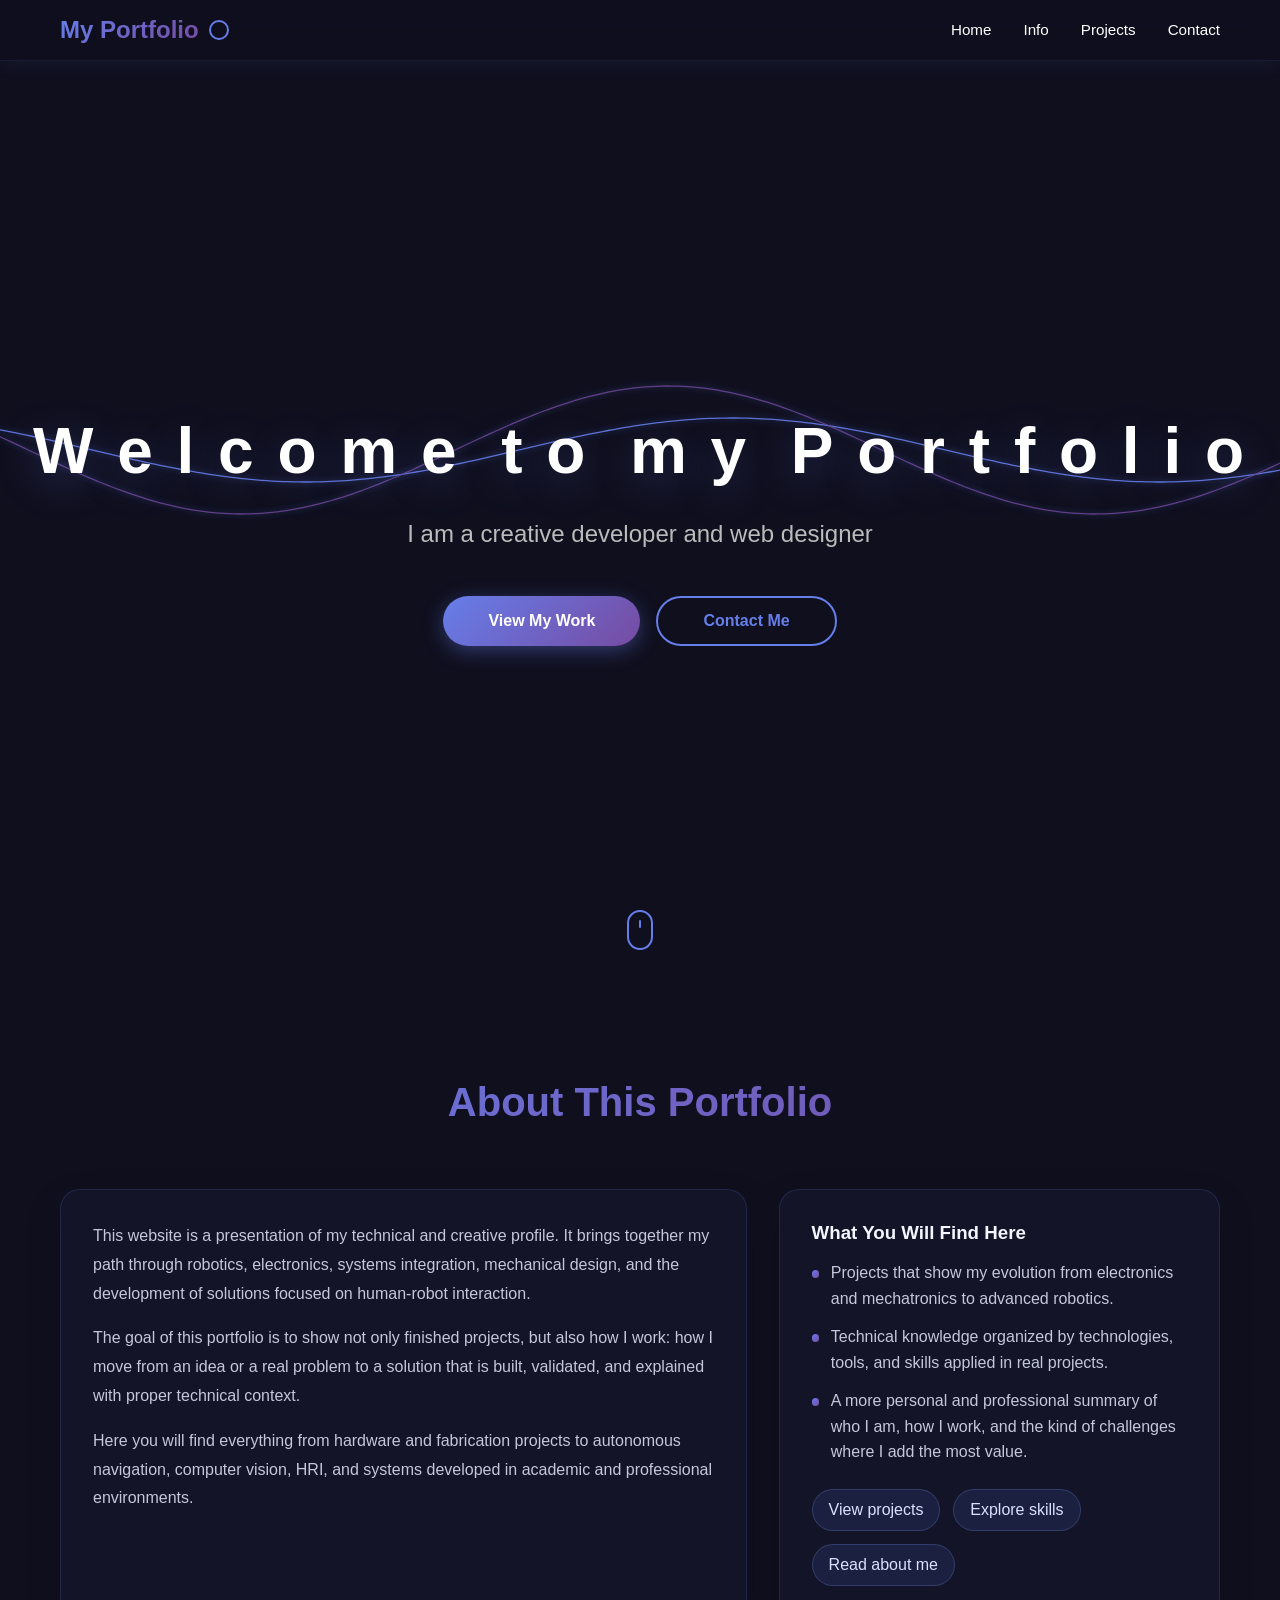
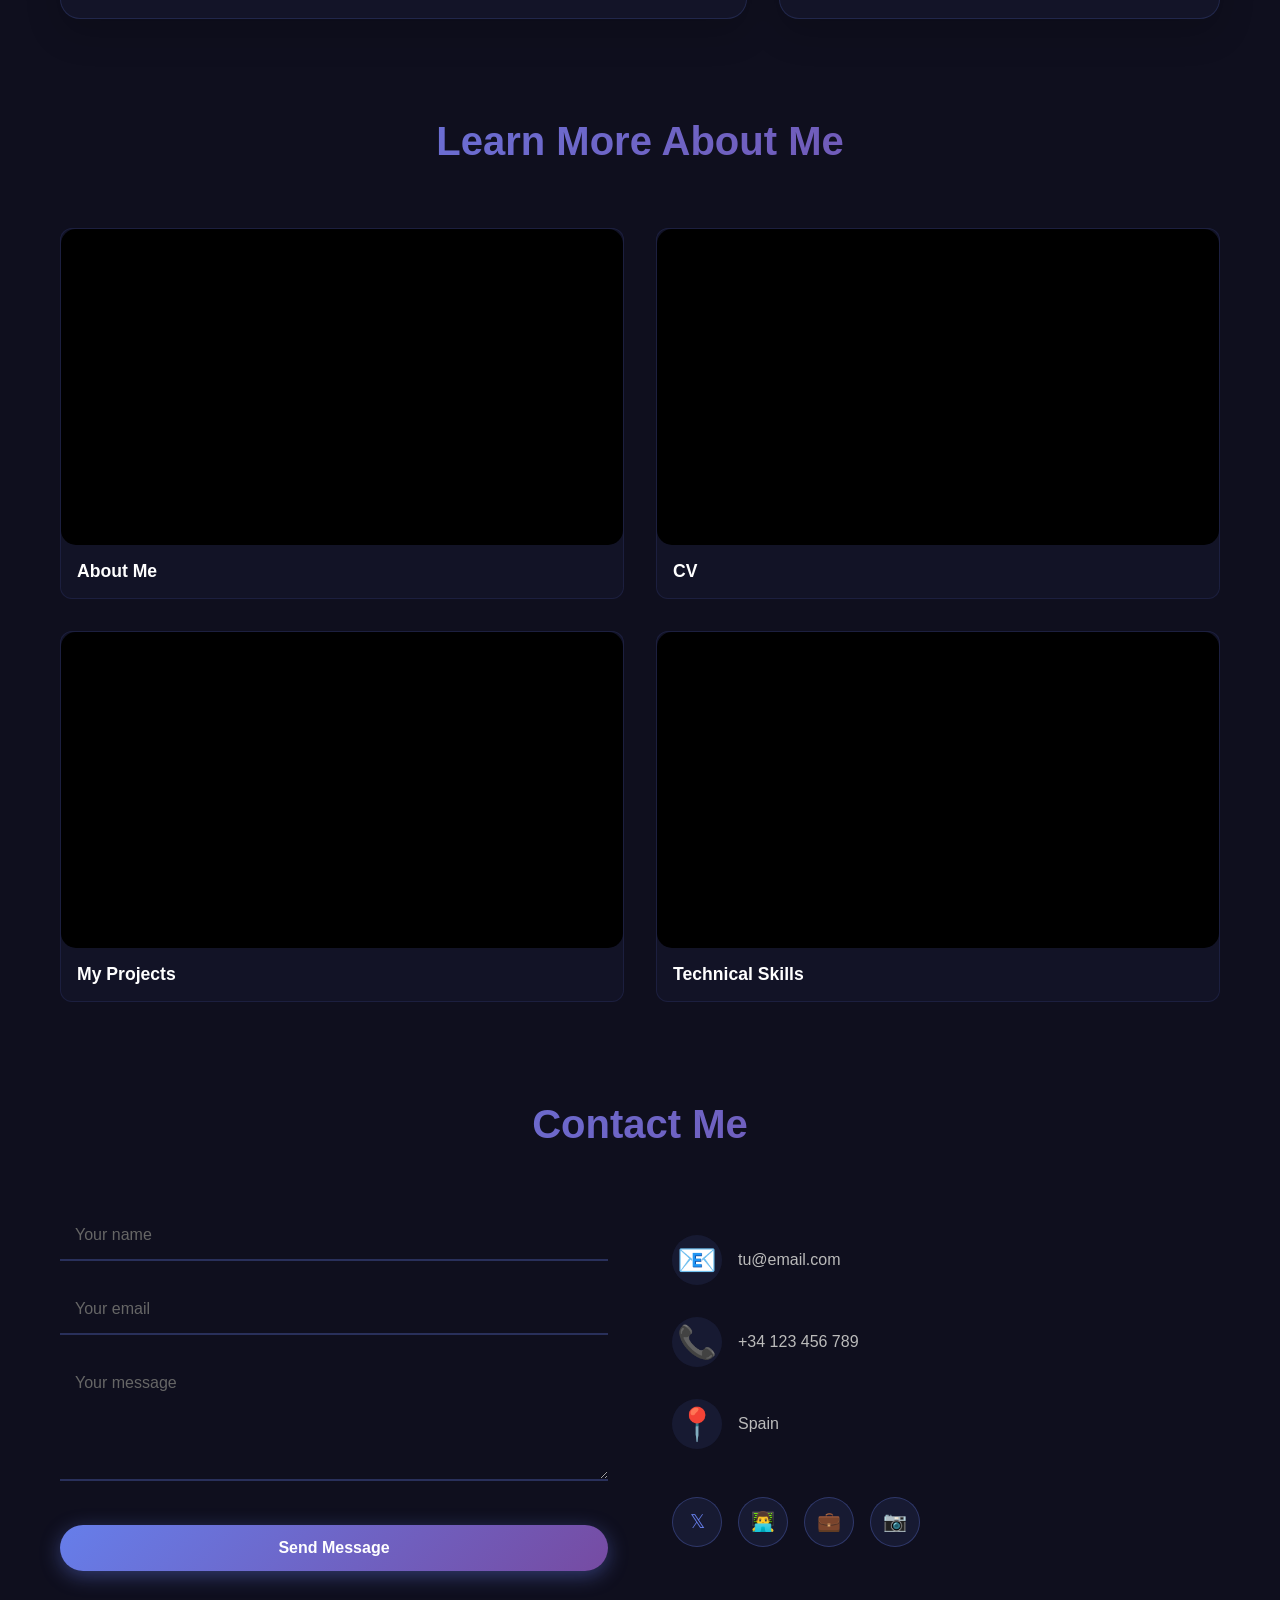
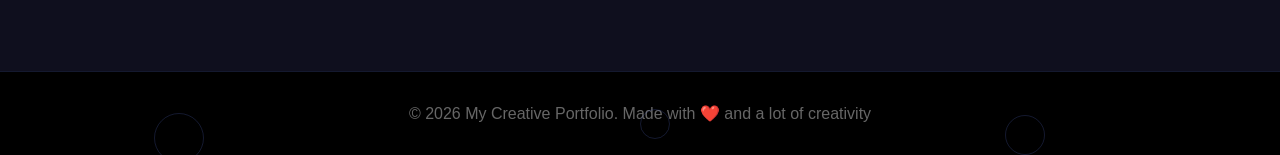
==== index.html @ 9f920ae0 "Primer commit Portfolio" ====
<!DOCTYPE html>
<html lang="en">
<head>
    <meta charset="UTF-8">
    <meta name="viewport" content="width=device-width, initial-scale=1.0">
    <title>My Creative Portfolio</title>
    <link rel="stylesheet" href="style.css">
</head>
<body>
    <!-- Animated wave background -->
    <div class="wave-background">
        <svg class="waves" viewBox="0 0 1200 1400" preserveAspectRatio="xMidYMid slice">
            <g class="wave-group">
                <!-- Primary wave (baseline amplitude) -->
                <path id="wave1" class="wave-line" d="M0,700 L1200,700" />
                <!-- Secondary wave (double amplitude) -->
                <path id="wave2" class="wave-line" style="stroke: #764ba2; opacity: 0.9;" d="M0,700 L1200,700" />
            </g>
        </svg>
    </div>

    <!-- Navigation -->
    <nav class="navbar">
        <div class="container">
            <div class="logo">
                <span class="logo-text">My Portfolio</span>
                <div class="logo-animation"></div>
            </div>
            <ul class="nav-links">
                <li><a href="#inicio">Home</a></li>
                <li><a href="#habilidades">Info</a></li>
                <li><a href="#mas-sobre-mi">Projects</a></li>
                <li><a href="#contacto">Contact</a></li>
            </ul>
        </div>
    </nav>

    <!-- Hero Section -->
    <section id="inicio" class="hero">
        <div class="hero-shapes">
            <div class="shape shape-1"></div>
            <div class="shape shape-2"></div>
            <div class="shape shape-3"></div>
        </div>
        
        <div class="hero-content">
            <div class="title-wrapper">
                <h1 class="hero-title">
                    <span class="letter">W</span>
                    <span class="letter">e</span>
                    <span class="letter">l</span>
                    <span class="letter">c</span>
                    <span class="letter">o</span>
                    <span class="letter">m</span>
                    <span class="letter">e</span>
                    <span class="letter"> </span>
                    <span class="letter">t</span>
                    <span class="letter">o</span>
                    <span class="letter"> </span>
                    <span class="letter">m</span>
                    <span class="letter">y</span>
                    <span class="letter"> </span>
                    <span class="letter">P</span>
                    <span class="letter">o</span>
                    <span class="letter">r</span>
                    <span class="letter">t</span>
                    <span class="letter">f</span>
                    <span class="letter">o</span>
                    <span class="letter">l</span>
                    <span class="letter">i</span>
                    <span class="letter">o</span>
                </h1>
            </div>
            <p class="hero-subtitle">I am a creative developer and web designer</p>
            <div class="cta-buttons">
                <button class="btn-primary" onclick="scroll('#mas-sobre-mi')">View My Work</button>
                <button class="btn-secondary" onclick="scroll('#contacto')">Contact Me</button>
            </div>
        </div>

        <div class="scroll-indicator">
            <div class="mouse"></div>
        </div>
    </section>

    <!-- Portfolio Intro Section -->
    <section id="habilidades" class="skills">
        <div class="container">
            <h2 class="section-title">About This Portfolio</h2>
            <div class="portfolio-intro">
                <div class="portfolio-copy">
                    <p>This website is a presentation of my technical and creative profile. It brings together my path through robotics, electronics, systems integration, mechanical design, and the development of solutions focused on human-robot interaction.</p>
                    <p>The goal of this portfolio is to show not only finished projects, but also how I work: how I move from an idea or a real problem to a solution that is built, validated, and explained with proper technical context.</p>
                    <p>Here you will find everything from hardware and fabrication projects to autonomous navigation, computer vision, HRI, and systems developed in academic and professional environments.</p>
                </div>
                <div class="portfolio-panel">
                    <h3>What You Will Find Here</h3>
                    <ul class="portfolio-list">
                        <li>Projects that show my evolution from electronics and mechatronics to advanced robotics.</li>
                        <li>Technical knowledge organized by technologies, tools, and skills applied in real projects.</li>
                        <li>A more personal and professional summary of who I am, how I work, and the kind of challenges where I add the most value.</li>
                    </ul>
                    <div class="portfolio-links">
                        <a href="mis-proyectos.html">View projects</a>
                        <a href="conocimientos-tecnicos.html">Explore skills</a>
                        <a href="sobre-mi.html">Read about me</a>
                    </div>
                </div>
            </div>
        </div>
    </section>

    <!-- More About Me Section -->
    <section id="mas-sobre-mi" class="more-about">
        <div class="container">
            <h2 class="section-title">Learn More About Me</h2>
            <div class="more-grid">
                <a class="more-card" href="sobre-mi.html">
                    <div class="video-container">
                        <video autoplay muted loop playsinline preload="metadata">
                            <source src="videos/sobre-mi.mp4" type="video/mp4">
                        </video>
                        <div class="video-overlay"><span class="play-icon">▶</span></div>
                    </div>
                    <h3>About Me</h3>
                </a>

                <a class="more-card" href="cv.html">
                    <div class="video-container">
                        <video autoplay muted loop playsinline preload="metadata">
                            <source src="videos/cv.mp4" type="video/mp4">
                        </video>
                        <div class="video-overlay"><span class="play-icon">▶</span></div>
                    </div>
                    <h3>CV</h3>
                </a>

                <a class="more-card" href="mis-proyectos.html">
                    <div class="video-container">
                        <video autoplay muted loop playsinline preload="metadata">
                            <source src="videos/mis-proyectos.mp4" type="video/mp4">
                        </video>
                        <div class="video-overlay"><span class="play-icon">▶</span></div>
                    </div>
                    <h3>My Projects</h3>
                </a>

                <a class="more-card" href="conocimientos-tecnicos.html">
                    <div class="video-container">
                        <video autoplay muted loop playsinline preload="metadata">
                            <source src="videos/conocimientos.mp4" type="video/mp4">
                        </video>
                        <div class="video-overlay"><span class="play-icon">▶</span></div>
                    </div>
                    <h3>Technical Skills</h3>
                </a>
            </div>
        </div>
    </section>

    <!-- Animated Statistics Section 
    <section class="stats">
        <div class="container">
            <div class="stat-item">
                <div class="stat-number" data-target="150">0</div>
                <p>Completed Projects</p>
            </div>
            <div class="stat-item">
                <div class="stat-number" data-target="200">0</div>
                <p>Satisfied Clients</p>
            </div>
            <div class="stat-item">
                <div class="stat-number" data-target="10">0</div>
                <p>Years of Experience</p>
            </div>
            <div class="stat-item">
                <div class="stat-number" data-target="99">0</div>
                <p>% Satisfaction</p>
            </div>
        </div>
    </section>
    -->
    <!-- Contact Section -->
    <section id="contacto" class="contact">
        <div class="container">
            <h2 class="section-title">Contact Me</h2>
            <div class="contact-content">
                <form class="contact-form" onsubmit="enviarFormulario(event)">
                    <div class="form-group">
                        <input type="text" placeholder="Your name" required>
                        <span class="form-border"></span>
                    </div>
                    <div class="form-group">
                        <input type="email" placeholder="Your email" required>
                        <span class="form-border"></span>
                    </div>
                    <div class="form-group">
                        <textarea placeholder="Your message" rows="5" required></textarea>
                        <span class="form-border"></span>
                    </div>
                    <button type="submit" class="btn-primary">Send Message</button>
                </form>
                <div class="contact-info">
                    <div class="info-item">
                        <span class="info-icon">📧</span>
                        <p>tu@email.com</p>
                    </div>
                    <div class="info-item">
                        <span class="info-icon">📞</span>
                        <p>+34 123 456 789</p>
                    </div>
                    <div class="info-item">
                        <span class="info-icon">📍</span>
                        <p>Spain</p>
                    </div>
                    <div class="social-links">
                        <a href="#" class="social-icon">𝕏</a>
                        <a href="#" class="social-icon">👨‍💻</a>
                        <a href="#" class="social-icon">💼</a>
                        <a href="#" class="social-icon">📷</a>
                    </div>
                </div>
            </div>
        </div>
    </section>

    <!-- Footer -->
    <footer class="footer">
        <div class="footer-content">
            <p>&copy; 2026 My Creative Portfolio. Made with ❤️ and a lot of creativity</p>
            <div class="floating-shapes">
                <div class="float-shape"></div>
                <div class="float-shape"></div>
                <div class="float-shape"></div>
            </div>
        </div>
    </footer>

    <script src="script.js"></script>
</body>
</html>
---- style.css ----
* {
    margin: 0;
    padding: 0;
    box-sizing: border-box;
}

body {
    font-family: 'Segoe UI', Tahoma, Geneva, Verdana, sans-serif;
    background: #0f0f1e;
    color: #fff;
    overflow-x: hidden;
}

.container {
    max-width: 1200px;
    margin: 0 auto;
    padding: 0 20px;
}

/* Fondo animado con olas */
.wave-background {
    position: fixed;
    top: 0;
    left: 0;
    width: 100%;
    height: 100%;
    z-index: -1;
    background: #0f0f1e;
}

.waves {
    width: 100%;
    height: 100%;
    position: absolute;
    top: 0;
    left: 0;
}

.wave-group {
    opacity: 0.9;
}

.wave-line {
    fill: none;
    stroke: #667eea;
    stroke-width: 1.2;
    stroke-linecap: round;
    filter: drop-shadow(0 0 3px rgba(102, 126, 234, 0.6));
    /* animation handled by inline SVG <animate> to keep endpoints fixed */
    animation: none;
    transform-origin: center;
}

.wave-line:nth-child(odd) {
    stroke: #667eea;
}

.wave-line:nth-child(even) {
    stroke: #764ba2;
}

@keyframes waveOscillate {
    0%, 100% {
        transform: translateY(0px) scaleY(1);
    }
    12.5% {
        transform: translateY(-16px) scaleY(0.96);
    }
    25% {
        transform: translateY(-24px) scaleY(0.92);
    }
    37.5% {
        transform: translateY(-16px) scaleY(0.96);
    }
    50% {
        transform: translateY(0px) scaleY(1);
    }
    62.5% {
        transform: translateY(16px) scaleY(1.04);
    }
    75% {
        transform: translateY(24px) scaleY(1.08);
    }
    87.5% {
        transform: translateY(16px) scaleY(1.04);
    }
}

/* Navegación */
.navbar {
    position: fixed;
    top: 0;
    width: 100%;
    background: rgba(15, 15, 30, 0.7);
    backdrop-filter: blur(15px);
    z-index: 1000;
    box-shadow: 0 2px 20px rgba(102, 126, 234, 0.1);
    border-bottom: 1px solid rgba(102, 126, 234, 0.1);
}

.navbar .container {
    display: flex;
    justify-content: space-between;
    align-items: center;
    padding: 1rem 20px;
}

.logo {
    font-size: 1.5rem;
    font-weight: bold;
    position: relative;
    display: flex;
    align-items: center;
    gap: 10px;
}

.logo-text {
    background: linear-gradient(135deg, #667eea 0%, #764ba2 100%);
    -webkit-background-clip: text;
    -webkit-text-fill-color: transparent;
}

.logo-animation {
    width: 20px;
    height: 20px;
    border: 2px solid #667eea;
    border-radius: 50%;
    animation: spinLogo 3s linear infinite;
}

@keyframes spinLogo {
    0% {
        transform: rotate(0deg);
        border-color: #667eea;
    }
    50% {
        border-color: #764ba2;
    }
    100% {
        transform: rotate(360deg);
        border-color: #667eea;
    }
}

.nav-links {
    display: flex;
    list-style: none;
    gap: 2rem;
}

.nav-links a {
    color: #fff;
    text-decoration: none;
    transition: all 0.3s ease;
    position: relative;
    font-size: 0.95rem;
}

.nav-links a:hover {
    color: #667eea;
}

.nav-links a::after {
    content: '';
    position: absolute;
    bottom: -5px;
    left: 0;
    width: 0;
    height: 2px;
    background: linear-gradient(135deg, #667eea 0%, #764ba2 100%);
    transition: width 0.3s ease;
}

.nav-links a:hover::after {
    width: 100%;
}

/* Sección Hero */
.hero {
    margin-top: 80px;
    min-height: 100vh;
    display: flex;
    flex-direction: column;
    align-items: center;
    justify-content: center;
    background: transparent;
    position: relative;
    overflow: hidden;
}

.hero-shapes {
    position: absolute;
    width: 100%;
    height: 100%;
    z-index: 0;
    display: none;
}

.shape {
    position: absolute;
    border: 2px solid rgba(102, 126, 234, 0.2);
}

.shape-1 {
    width: 300px;
    height: 300px;
    border-radius: 50%;
    top: 10%;
    left: 5%;
    animation: moveShape1 8s ease-in-out infinite;
}

.shape-2 {
    width: 200px;
    height: 200px;
    border-radius: 30%;
    top: 60%;
    right: 10%;
    animation: moveShape2 10s ease-in-out infinite;
}

.shape-3 {
    width: 250px;
    height: 250px;
    border-radius: 60%;
    bottom: 10%;
    left: 50%;
    animation: moveShape3 12s ease-in-out infinite;
}

@keyframes moveShape1 {
    0%, 100% { transform: translate(0, 0); }
    50% { transform: translate(50px, -50px); }
}

@keyframes moveShape2 {
    0%, 100% { transform: translate(0, 0); }
    50% { transform: translate(-50px, 50px); }
}

@keyframes moveShape3 {
    0%, 100% { transform: translate(0, 0); }
    50% { transform: translate(50px, 50px); }
}

.hero-content {
    text-align: center;
    z-index: 2;
    position: relative;
}

.title-wrapper {
    margin-bottom: 2rem;
    perspective: 1000px;
}

.hero-title {
    font-size: 4rem;
    font-weight: 900;
    margin-bottom: 1rem;
    text-shadow: 0 10px 40px rgba(102, 126, 234, 0.3);
    letter-spacing: 3px;
}

.letter {
    display: inline-block;
    animation: letterBounce 2.0s ease infinite;
}

.letter:nth-child(1) { animation-delay: 0s; }
.letter:nth-child(2) { animation-delay: 0.1s; }
.letter:nth-child(3) { animation-delay: 0.2s; }
.letter:nth-child(4) { animation-delay: 0.3s; }
.letter:nth-child(5) { animation-delay: 0.4s; }
.letter:nth-child(6) { animation-delay: 0.5s; }
.letter:nth-child(7) { animation-delay: 0.6s; }
.letter:nth-child(8) { animation-delay: 0.7s; }
.letter:nth-child(9) { animation-delay: 0.8s; }
.letter:nth-child(10) { animation-delay: 0.9s; }
.letter:nth-child(11) { animation-delay: 1.0s; }
.letter:nth-child(12) { animation-delay: 1.1s; }
.letter:nth-child(13) { animation-delay: 1.2s; }
.letter:nth-child(14) { animation-delay: 1.3s; }
.letter:nth-child(15) { animation-delay: 1.4s; }
.letter:nth-child(16) { animation-delay: 1.5s; }
.letter:nth-child(17) { animation-delay: 1.6s; }
.letter:nth-child(18) { animation-delay: 1.7s; }
.letter:nth-child(19) { animation-delay: 1.8s; }
.letter:nth-child(20) { animation-delay: 1.9s; }
.letter:nth-child(21) { animation-delay: 2.0s; }
.letter:nth-child(22) { animation-delay: 2.1s; }
.letter:nth-child(23) { animation-delay: 2.2s; }
.letter:nth-child(24) { animation-delay: 2.3s; }
.letter:nth-child(25) { animation-delay: 2.4s; }
@keyframes letterBounce {
    0%, 100% { transform: translateY(0); color: #667eea; }
    50% { transform: translateY(-20px); color: #764ba2; }
}

.hero-subtitle {
    font-size: 1.5rem;
    color: #bbb;
    margin-bottom: 3rem;
    animation: fadeInScale 0.8s ease 0.3s both;
}

@keyframes fadeInScale {
    from {
        opacity: 0;
        transform: scale(0.8);
    }
    to {
        opacity: 1;
        transform: scale(1);
    }
}

.cta-buttons {
    display: flex;
    gap: 1rem;
    justify-content: center;
    flex-wrap: wrap;
    animation: fadeInScale 0.8s ease 0.5s both;
}

.btn-primary {
    padding: 14px 45px;
    font-size: 1rem;
    background: linear-gradient(135deg, #667eea 0%, #764ba2 100%);
    color: #fff;
    border: none;
    border-radius: 50px;
    cursor: pointer;
    font-weight: bold;
    transition: all 0.3s ease;
    box-shadow: 0 5px 20px rgba(102, 126, 234, 0.4);
}

.btn-primary:hover {
    transform: translateY(-3px);
    box-shadow: 0 10px 40px rgba(102, 126, 234, 0.6);
}

.btn-primary:active {
    transform: translateY(-1px);
}

.btn-secondary {
    padding: 14px 45px;
    font-size: 1rem;
    background: transparent;
    color: #667eea;
    border: 2px solid #667eea;
    border-radius: 50px;
    cursor: pointer;
    font-weight: bold;
    transition: all 0.3s ease;
}

.btn-secondary:hover {
    background: rgba(102, 126, 234, 0.1);
    transform: translateY(-3px);
    box-shadow: 0 10px 40px rgba(102, 126, 234, 0.3);
}

.scroll-indicator {
    position: absolute;
    bottom: 30px;
    left: 50%;
    transform: translateX(-50%);
    z-index: 2;
}

.mouse {
    width: 26px;
    height: 40px;
    border: 2px solid #667eea;
    border-radius: 13px;
    position: relative;
    animation: scroll 1.5s infinite;
}

.mouse::after {
    content: '';
    position: absolute;
    top: 8px;
    left: 50%;
    width: 2px;
    height: 8px;
    background: #667eea;
    border-radius: 1px;
    animation: scrollDot 1.5s infinite;
    transform: translateX(-50%);
}

@keyframes scroll {
    0%, 100% { transform: translateX(-50%) translateY(0); opacity: 1; }
    50% { opacity: 0.5; }
}

@keyframes scrollDot {
    0%, 100% { transform: translateX(-50%) translateY(0); opacity: 0; }
    50% { opacity: 1; }
}

/* Sección Habilidades */
.skills {
    padding: 100px 0;
    background: transparent;
    position: relative;
}

.section-title {
    text-align: center;
    font-size: 2.5rem;
    margin-bottom: 4rem;
    background: linear-gradient(135deg, #667eea 0%, #764ba2 100%);
    -webkit-background-clip: text;
    -webkit-text-fill-color: transparent;
    animation: fadeInDown 0.8s ease;
}

@keyframes fadeInDown {
    from {
        opacity: 0;
        transform: translateY(-30px);
    }
    to {
        opacity: 1;
        transform: translateY(0);
    }
}

.skills-grid {
    display: grid;
    grid-template-columns: repeat(auto-fit, minmax(250px, 1fr));
    gap: 2rem;
}

.skill-card {
    background: rgba(102, 126, 234, 0.05);
    border: 1px solid rgba(102, 126, 234, 0.2);
    padding: 2rem;
    border-radius: 15px;
    text-align: center;
    transition: all 0.3s ease;
    cursor: pointer;
    position: relative;
    overflow: hidden;
}

.skill-card::before {
    content: '';
    position: absolute;
    top: -50%;
    left: -50%;
    width: 200%;
    height: 200%;
    background: linear-gradient(45deg, transparent, rgba(102, 126, 234, 0.1), transparent);
    animation: shimmer 3s infinite;
}

@keyframes shimmer {
    0% { transform: translate(-100%, -100%) rotate(45deg); }
    100% { transform: translate(100%, 100%) rotate(45deg); }
}

.skill-card:hover {
    transform: translateY(-10px);
    background: rgba(102, 126, 234, 0.15);
    border-color: rgba(102, 126, 234, 0.5);
    box-shadow: 0 15px 40px rgba(102, 126, 234, 0.2);
}

.skill-icon {
    font-size: 3rem;
    margin-bottom: 1rem;
    animation: iconBounce 2s ease-in-out infinite;
}

.skill-card:nth-child(1) .skill-icon { animation-delay: 0s; }
.skill-card:nth-child(2) .skill-icon { animation-delay: 0.2s; }
.skill-card:nth-child(3) .skill-icon { animation-delay: 0.4s; }
.skill-card:nth-child(4) .skill-icon { animation-delay: 0.6s; }
.skill-card:nth-child(5) .skill-icon { animation-delay: 0.8s; }
.skill-card:nth-child(6) .skill-icon { animation-delay: 1s; }
.skill-card:nth-child(7) .skill-icon { animation-delay: 1.2s; }
.skill-card:nth-child(8) .skill-icon { animation-delay: 1.4s; }

@keyframes iconBounce {
    0%, 100% { transform: translateY(0); }
    50% { transform: translateY(-10px); }
}

.skill-card h3 {
    font-size: 1.3rem;
    margin-bottom: 1rem;
}

.skill-bar {
    width: 100%;
    height: 8px;
    background: rgba(102, 126, 234, 0.1);
    border-radius: 10px;
    overflow: hidden;
    margin-bottom: 0.5rem;
}

.skill-progress {
    height: 100%;
    background: linear-gradient(90deg, #667eea 0%, #764ba2 100%);
    border-radius: 10px;
    animation: fillProgress 1.5s ease-out forwards;
}

@keyframes fillProgress {
    from { width: 0 !important; }
}

.skill-card p {
    color: #bbb;
    font-size: 0.9rem;
}

/* Sección Proyectos */
.projects {
    padding: 100px 0;
    background: transparent;
}

.projects-grid {
    display: grid;
    grid-template-columns: repeat(auto-fit, minmax(300px, 1fr));
    gap: 2rem;
}

.project-card {
    border-radius: 15px;
    overflow: hidden;
    cursor: pointer;
    transition: all 0.3s ease;
    box-shadow: 0 5px 20px rgba(0, 0, 0, 0.5);
    position: relative;
    height: 350px;
    display: flex;
    flex-direction: column;
    animation: slideUp 0.8s ease;
}

.project-card-1 { animation-delay: 0s; }
.project-card-2 { animation-delay: 0.2s; }
.project-card-3 { animation-delay: 0.4s; }

@keyframes slideUp {
    from {
        opacity: 0;
        transform: translateY(30px);
    }
    to {
        opacity: 1;
        transform: translateY(0);
    }
}

.project-card:hover {
    transform: scale(1.05);
    box-shadow: 0 15px 40px rgba(102, 126, 234, 0.3);
}

.project-image {
    width: 100%;
    height: 200px;
    transition: all 0.3s ease;
    filter: brightness(0.8);
}

.project-card:hover .project-image {
    filter: brightness(1.2);
}

.project-overlay {
    padding: 1.5rem;
    background: linear-gradient(135deg, rgba(15, 15, 30, 0.95), rgba(15, 15, 30, 0.8));
    flex: 1;
    display: flex;
    flex-direction: column;
    justify-content: flex-end;
    opacity: 0;
    transition: all 0.3s ease;
}

.project-card:hover .project-overlay {
    opacity: 1;
}

.project-overlay h3 {
    font-size: 1.3rem;
    margin-bottom: 0.5rem;
}

.project-overlay p {
    color: #bbb;
    margin-bottom: 1rem;
    font-size: 0.9rem;
}

.project-link {
    color: #667eea;
    text-decoration: none;
    font-weight: bold;
    transition: all 0.3s ease;
    display: inline-block;
}

.project-link:hover {
    transform: translateX(5px);
    color: #764ba2;
}

/* Sección Videos */
.videos {
    padding: 100px 0;
    background: transparent;
}

.videos-grid {
    display: grid;
    grid-template-columns: repeat(auto-fit, minmax(300px, 1fr));
    gap: 2rem;
}

/* Styles for "Más sobre mí" 2x2 grid */
.more-grid {
    display: grid;
    grid-template-columns: repeat(2, 1fr);
    gap: 2rem;
    align-items: stretch;
}

.more-card {
    display: block;
    background: rgba(102, 126, 234, 0.04);
    border: 1px solid rgba(102, 126, 234, 0.12);
    border-radius: 12px;
    overflow: hidden;
    text-decoration: none;
    color: inherit;
    transition: transform 0.25s ease, box-shadow 0.25s ease;
}

.more-card:hover {
    transform: translateY(-8px);
    box-shadow: 0 15px 40px rgba(102, 126, 234, 0.15);
}

.more-card h3 {
    padding: 1rem;
    font-size: 1.1rem;
}

.section-note {
    margin-top: 0.8rem;
    color: #bbb;
    font-size: 0.95rem;
}

.video-card {
    background: rgba(102, 126, 234, 0.05);
    border: 1px solid rgba(102, 126, 234, 0.2);
    border-radius: 15px;
    overflow: hidden;
    transition: all 0.3s ease;
    cursor: pointer;
}

.video-card:hover {
    transform: translateY(-10px);
    border-color: rgba(102, 126, 234, 0.6);
    box-shadow: 0 15px 40px rgba(102, 126, 234, 0.2);
}

.video-container {
    position: relative;
    width: 100%;
    padding-bottom: 56.25%;
    background: #000;
    overflow: hidden;
    border-radius: 15px;
}

.video-container video {
    position: absolute;
    top: 0;
    left: 0;
    width: 100%;
    height: 100%;
    object-fit: cover;
}

.video-overlay {
    position: absolute;
    top: 0;
    left: 0;
    width: 100%;
    height: 100%;
    background: rgba(0, 0, 0, 0.4);
    display: flex;
    align-items: center;
    justify-content: center;
    opacity: 0;
    transition: all 0.3s ease;
}

.video-card:hover .video-overlay {
    opacity: 1;
}

.play-icon {
    width: 60px;
    height: 60px;
    background: linear-gradient(135deg, #667eea 0%, #764ba2 100%);
    border-radius: 50%;
    display: flex;
    align-items: center;
    justify-content: center;
    font-size: 1.5rem;
    animation: pulse 1.5s ease-in-out infinite;
}

@keyframes pulse {
    0%, 100% { transform: scale(1); }
    50% { transform: scale(1.2); }
}

.video-card h3 {
    padding: 1.5rem 1.5rem 0.5rem;
    font-size: 1.2rem;
}

.video-card p {
    padding: 0 1.5rem 1.5rem;
    color: #bbb;
    font-size: 0.9rem;
}

/* Sección Estadísticas */
.stats {
    padding: 80px 0;
    background: transparent;
    position: relative;
    overflow: hidden;
}

.stats .container {
    display: grid;
    grid-template-columns: repeat(auto-fit, minmax(200px, 1fr));
    gap: 2rem;
}

.stat-item {
    text-align: center;
    animation: fadeInUp 0.8s ease;
}

.stat-number {
    font-size: 3.5rem;
    font-weight: 900;
    margin-bottom: 0.5rem;
    color: #fff;
    text-shadow: 0 5px 15px rgba(0, 0, 0, 0.2);
}

.stat-item p {
    font-size: 1.1rem;
    color: rgba(255, 255, 255, 0.9);
}

/* Sección Contacto */
.contact {
    padding: 100px 0;
    background: transparent;
}

.contact-content {
    display: grid;
    grid-template-columns: 1fr 1fr;
    gap: 4rem;
    align-items: center;
}

.contact-form {
    display: flex;
    flex-direction: column;
    gap: 1.5rem;
}

.form-group {
    position: relative;
}

.form-group input,
.form-group textarea {
    width: 100%;
    padding: 15px;
    border: none;
    border-bottom: 2px solid rgba(102, 126, 234, 0.3);
    background: transparent;
    color: #fff;
    font-family: inherit;
    font-size: 1rem;
    transition: all 0.3s ease;
}

.form-group input::placeholder,
.form-group textarea::placeholder {
    color: #666;
}

.form-group input:focus,
.form-group textarea:focus {
    outline: none;
    border-bottom-color: #667eea;
    background: rgba(102, 126, 234, 0.05);
}

.form-border {
    position: absolute;
    bottom: -2px;
    left: 0;
    width: 0;
    height: 2px;
    background: linear-gradient(90deg, #667eea 0%, #764ba2 100%);
    transition: width 0.3s ease;
}

.form-group input:focus ~ .form-border,
.form-group textarea:focus ~ .form-border {
    width: 100%;
}

.contact-form button {
    margin-top: 1rem;
}

.contact-info {
    display: flex;
    flex-direction: column;
    gap: 2rem;
}

.info-item {
    display: flex;
    align-items: center;
    gap: 1rem;
    animation: slideInRight 0.8s ease;
}

@keyframes slideInRight {
    from {
        opacity: 0;
        transform: translateX(30px);
    }
    to {
        opacity: 1;
        transform: translateX(0);
    }
}

.info-icon {
    font-size: 2rem;
    width: 50px;
    height: 50px;
    display: flex;
    align-items: center;
    justify-content: center;
    background: rgba(102, 126, 234, 0.1);
    border-radius: 50%;
}

.contact-info p {
    color: #bbb;
}

.social-links {
    display: flex;
    gap: 1rem;
    margin-top: 1rem;
}

.social-icon {
    width: 50px;
    height: 50px;
    display: flex;
    align-items: center;
    justify-content: center;
    background: rgba(102, 126, 234, 0.1);
    border: 1px solid rgba(102, 126, 234, 0.3);
    border-radius: 50%;
    color: #667eea;
    text-decoration: none;
    font-size: 1.2rem;
    transition: all 0.3s ease;
    cursor: pointer;
}

.social-icon:hover {
    background: rgba(102, 126, 234, 0.2);
    border-color: #667eea;
    transform: translateY(-5px);
    box-shadow: 0 5px 15px rgba(102, 126, 234, 0.2);
}

/* CV Page */
.cv-page {
    font-family: 'IBM Plex Sans', 'Segoe UI', Tahoma, Geneva, Verdana, sans-serif;
    min-height: 100vh;
    background:
        radial-gradient(1200px 500px at -10% -20%, rgba(84, 129, 255, 0.22), transparent 65%),
        radial-gradient(1000px 600px at 110% 120%, rgba(118, 75, 162, 0.2), transparent 70%),
        linear-gradient(180deg, #0d1120 0%, #0a0d17 100%);
}

.cv-page .navbar {
    background: rgba(10, 13, 23, 0.7);
    border-bottom: 1px solid rgba(125, 164, 255, 0.2);
}

.cv-page .container {
    max-width: 1100px;
}

.cv-back {
    color: #eef2ff;
    text-decoration: none;
    font-family: 'Space Grotesk', sans-serif;
    font-weight: 500;
    letter-spacing: 0.01em;
    transition: color 0.25s ease;
}

.cv-back:hover {
    color: #9ab6ff;
}

.cv-main {
    max-width: 1100px;
    margin: 0 auto;
    padding: 130px 20px 70px;
}

.cv-hero {
    margin-bottom: 2rem;
    padding: 1.5rem 0;
    animation: fadeInDown 0.7s ease;
}

.cv-kicker {
    display: inline-block;
    padding: 0.35rem 0.8rem;
    border: 1px solid rgba(154, 182, 255, 0.4);
    border-radius: 999px;
    color: #b7c9ff;
    font-size: 0.82rem;
    margin-bottom: 1rem;
    text-transform: uppercase;
    letter-spacing: 0.08em;
}

.cv-hero h1 {
    font-family: 'Space Grotesk', sans-serif;
    font-size: clamp(2rem, 5vw, 3.2rem);
    font-weight: 700;
    color: #f4f7ff;
    line-height: 1.1;
    margin-bottom: 0.8rem;
}

.cv-role {
    color: #b5bfd8;
    font-size: clamp(1rem, 2.5vw, 1.2rem);
    max-width: 820px;
}

.cv-tags {
    display: flex;
    flex-wrap: wrap;
    gap: 0.6rem;
    margin-top: 1.2rem;
}

.cv-tags span {
    font-size: 0.86rem;
    color: #d4ddff;
    background: rgba(104, 143, 255, 0.15);
    border: 1px solid rgba(125, 164, 255, 0.25);
    padding: 0.35rem 0.75rem;
    border-radius: 999px;
}

.cv-grid {
    display: grid;
    grid-template-columns: repeat(2, minmax(0, 1fr));
    gap: 1.2rem;
}

.cv-card {
    background: linear-gradient(165deg, rgba(17, 24, 44, 0.94), rgba(9, 13, 24, 0.94));
    border: 1px solid rgba(125, 164, 255, 0.18);
    border-radius: 16px;
    padding: 1.35rem;
    box-shadow: 0 14px 30px rgba(4, 7, 16, 0.35);
    animation: slideUp 0.6s ease;
}

.cv-card-wide {
    grid-column: 1 / -1;
}

.cv-card h2 {
    font-family: 'Space Grotesk', sans-serif;
    color: #e7eeff;
    font-size: 1.25rem;
    margin-bottom: 0.95rem;
}

.cv-card p {
    color: #c2cadf;
    line-height: 1.65;
}

.cv-item + .cv-item {
    margin-top: 1.1rem;
    padding-top: 1rem;
    border-top: 1px dashed rgba(129, 162, 244, 0.25);
}

.cv-item-head {
    display: flex;
    justify-content: space-between;
    gap: 1rem;
    align-items: baseline;
    margin-bottom: 0.4rem;
}

.cv-item-head h3 {
    color: #f1f5ff;
    font-size: 1rem;
    font-weight: 600;
}

.cv-item-head p {
    color: #97aadb;
    font-size: 0.9rem;
    white-space: nowrap;
}

.cv-list {
    list-style: none;
    display: grid;
    gap: 0.7rem;
}

.cv-list li {
    color: #c6cee3;
    padding-left: 1.1rem;
    position: relative;
    line-height: 1.45;
}

.cv-list li::before {
    content: '';
    position: absolute;
    left: 0;
    top: 0.62rem;
    width: 0.48rem;
    height: 0.48rem;
    border-radius: 50%;
    background: linear-gradient(135deg, #7da4ff, #8a6adf);
}

.cv-contact-list li::before {
    background: linear-gradient(135deg, #5fe6c0, #6aa0ff);
}

.portfolio-intro {
    display: grid;
    grid-template-columns: minmax(0, 1.4fr) minmax(280px, 0.9fr);
    gap: 2rem;
    align-items: stretch;
}

.portfolio-copy,
.portfolio-panel,
.info-card,
.cv-download-card {
    background: rgba(102, 126, 234, 0.05);
    border: 1px solid rgba(102, 126, 234, 0.18);
    border-radius: 20px;
    box-shadow: 0 14px 35px rgba(0, 0, 0, 0.18);
}

.portfolio-copy {
    padding: 2rem;
}

.portfolio-copy p + p {
    margin-top: 1rem;
}

.portfolio-copy p,
.portfolio-panel p,
.subpage-lead,
.info-card p,
.timeline-item p,
.cv-download-card p {
    color: #c4c8d8;
    line-height: 1.8;
}

.portfolio-panel {
    padding: 2rem;
}

.portfolio-panel h3,
.info-card h2,
.info-card h3,
.timeline-item h3,
.cv-download-card h2 {
    color: #f4f6ff;
    margin-bottom: 1rem;
}

.portfolio-list,
.info-list {
    list-style: none;
    display: grid;
    gap: 0.8rem;
}

.portfolio-list li,
.info-list li {
    position: relative;
    padding-left: 1.2rem;
    color: #c4c8d8;
    line-height: 1.6;
}

.portfolio-list li::before,
.info-list li::before {
    content: '';
    position: absolute;
    left: 0;
    top: 0.65rem;
    width: 0.45rem;
    height: 0.45rem;
    border-radius: 50%;
    background: linear-gradient(135deg, #667eea, #764ba2);
}

.portfolio-links {
    display: flex;
    flex-wrap: wrap;
    gap: 0.8rem;
    margin-top: 1.5rem;
}

.portfolio-links a,
.tag-cloud span {
    display: inline-flex;
    align-items: center;
    justify-content: center;
    min-height: 42px;
    padding: 0.65rem 1rem;
    border-radius: 999px;
    text-decoration: none;
    color: #d8e1ff;
    background: rgba(102, 126, 234, 0.12);
    border: 1px solid rgba(125, 164, 255, 0.22);
    transition: transform 0.25s ease, background 0.25s ease, border-color 0.25s ease;
}

.portfolio-links a:hover,
.tag-cloud span:hover {
    transform: translateY(-3px);
    background: rgba(102, 126, 234, 0.2);
    border-color: rgba(125, 164, 255, 0.45);
}

.subpage-main {
    max-width: 1100px;
    margin: 0 auto;
    padding: 130px 20px 80px;
}

.subpage-hero {
    margin-bottom: 2.5rem;
}

.subpage-hero h1 {
    font-family: 'Space Grotesk', sans-serif;
    font-size: clamp(2rem, 5vw, 3.1rem);
    margin-bottom: 0.9rem;
    color: #f4f7ff;
}

.subpage-lead {
    max-width: 900px;
    font-size: 1.04rem;
}

.info-section + .info-section {
    margin-top: 2rem;
}

.info-section-heading {
    margin-bottom: 1.2rem;
}

.info-section-heading h2 {
    font-family: 'Space Grotesk', sans-serif;
    color: #eef2ff;
    font-size: 1.7rem;
    margin-bottom: 0.45rem;
}

.info-section-heading p,
.cv-download-label,
.timeline-year,
.cv-download-help {
    color: #aab6d9;
}

.info-grid {
    display: grid;
    gap: 1.2rem;
}

.info-grid-3 {
    grid-template-columns: repeat(3, minmax(0, 1fr));
}

.info-grid-2,
.profile-grid {
    grid-template-columns: repeat(2, minmax(0, 1fr));
}

.info-card {
    padding: 1.5rem;
}

.profile-grid {
    display: grid;
    gap: 1.2rem;
    margin-bottom: 2rem;
}

.profile-card-wide {
    grid-column: 1 / -1;
}

.timeline-list {
    display: grid;
    gap: 1rem;
}

.timeline-item {
    display: grid;
    grid-template-columns: 140px 1fr;
    gap: 1rem;
    padding: 1.4rem 1.5rem;
    background: rgba(102, 126, 234, 0.05);
    border: 1px solid rgba(102, 126, 234, 0.16);
    border-radius: 18px;
}

.timeline-year,
.cv-download-label {
    font-size: 0.85rem;
    text-transform: uppercase;
    letter-spacing: 0.08em;
}

.tag-cloud {
    display: flex;
    flex-wrap: wrap;
    gap: 0.8rem;
}

.cv-download-card {
    display: grid;
    grid-template-columns: minmax(0, 1.5fr) minmax(240px, 0.9fr);
    gap: 1.2rem;
    padding: 1.5rem;
    margin-bottom: 1.5rem;
}

.cv-download-actions {
    display: flex;
    flex-direction: column;
    justify-content: center;
    gap: 0.9rem;
}

.btn-disabled {
    pointer-events: none;
    opacity: 0.7;
    text-align: center;
}

.cv-pdf-viewer {
    grid-column: 1 / -1;
    min-height: 720px;
    border: 1px solid rgba(125, 164, 255, 0.18);
    border-radius: 16px;
    overflow: hidden;
    background: rgba(6, 9, 18, 0.75);
}

.cv-pdf-viewer object {
    width: 100%;
    min-height: 720px;
    display: block;
    background: #ffffff;
}

.cv-pdf-viewer p {
    padding: 1.5rem;
}

.cv-pdf-viewer a {
    color: #9ab6ff;
}

/* Footer */
.footer {
    background: #000;
    padding: 2rem;
    text-align: center;
    color: #666;
    border-top: 1px solid rgba(102, 126, 234, 0.2);
    position: relative;
    overflow: hidden;
}

.footer-content {
    position: relative;
    z-index: 2;
}

.floating-shapes {
    position: absolute;
    top: 0;
    left: 0;
    width: 100%;
    height: 100%;
    z-index: 1;
}

.float-shape {
    position: absolute;
    width: 50px;
    height: 50px;
    border: 1px solid rgba(102, 126, 234, 0.2);
    border-radius: 50%;
    animation: floatAround 6s ease-in-out infinite;
}

.float-shape:nth-child(1) {
    left: 10%;
    top: 50%;
    animation-delay: 0s;
}

.float-shape:nth-child(2) {
    left: 50%;
    top: 30%;
    width: 30px;
    height: 30px;
    animation-delay: 1s;
}

.float-shape:nth-child(3) {
    left: 80%;
    top: 60%;
    width: 40px;
    height: 40px;
    animation-delay: 2s;
}

@keyframes floatAround {
    0%, 100% { transform: translate(0, 0); }
    25% { transform: translate(20px, -20px); }
    50% { transform: translate(0, 20px); }
    75% { transform: translate(-20px, -20px); }
}

/* Responsive */
@media (max-width: 768px) {
    .hero-title {
        font-size: 2rem;
    }

    .nav-links {
        gap: 1rem;
        font-size: 0.8rem;
    }

    .section-title {
        font-size: 1.8rem;
    }

    .cta-buttons {
        flex-direction: column;
    }

    .btn-primary,
    .btn-secondary {
        width: 100%;
    }

    .contact-content {
        grid-template-columns: 1fr;
        gap: 2rem;
    }

    .more-grid {
        grid-template-columns: 1fr;
    }

    .portfolio-intro,
    .info-grid-3,
    .info-grid-2,
    .profile-grid,
    .cv-download-card,
    .timeline-item {
        grid-template-columns: 1fr;
    }

    .cv-main {
        padding-top: 108px;
    }

    .subpage-main {
        padding-top: 108px;
    }

    .cv-pdf-viewer,
    .cv-pdf-viewer object {
        min-height: 520px;
    }

    .cv-grid {
        grid-template-columns: 1fr;
    }

    .cv-card-wide {
        grid-column: auto;
    }

    .cv-item-head {
        flex-direction: column;
        gap: 0.35rem;
    }

    .cv-item-head p {
        white-space: normal;
    }
}
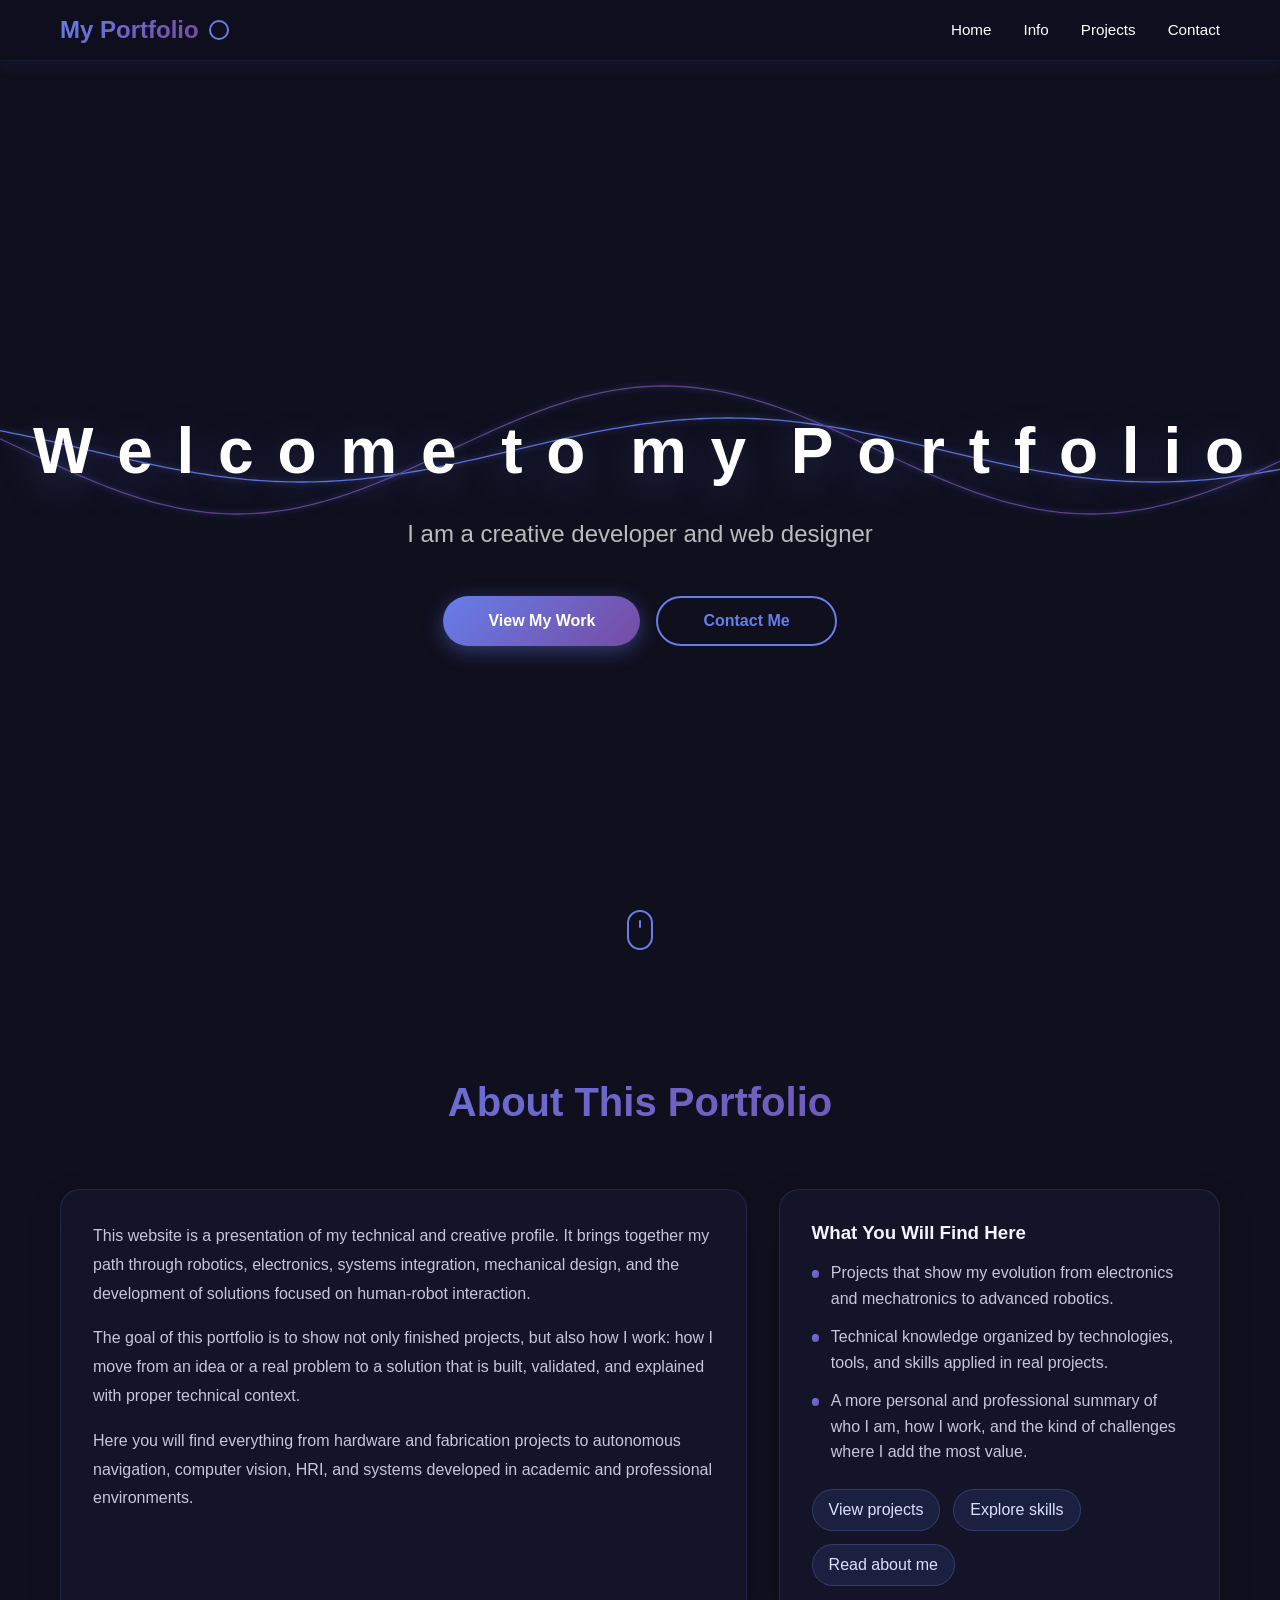
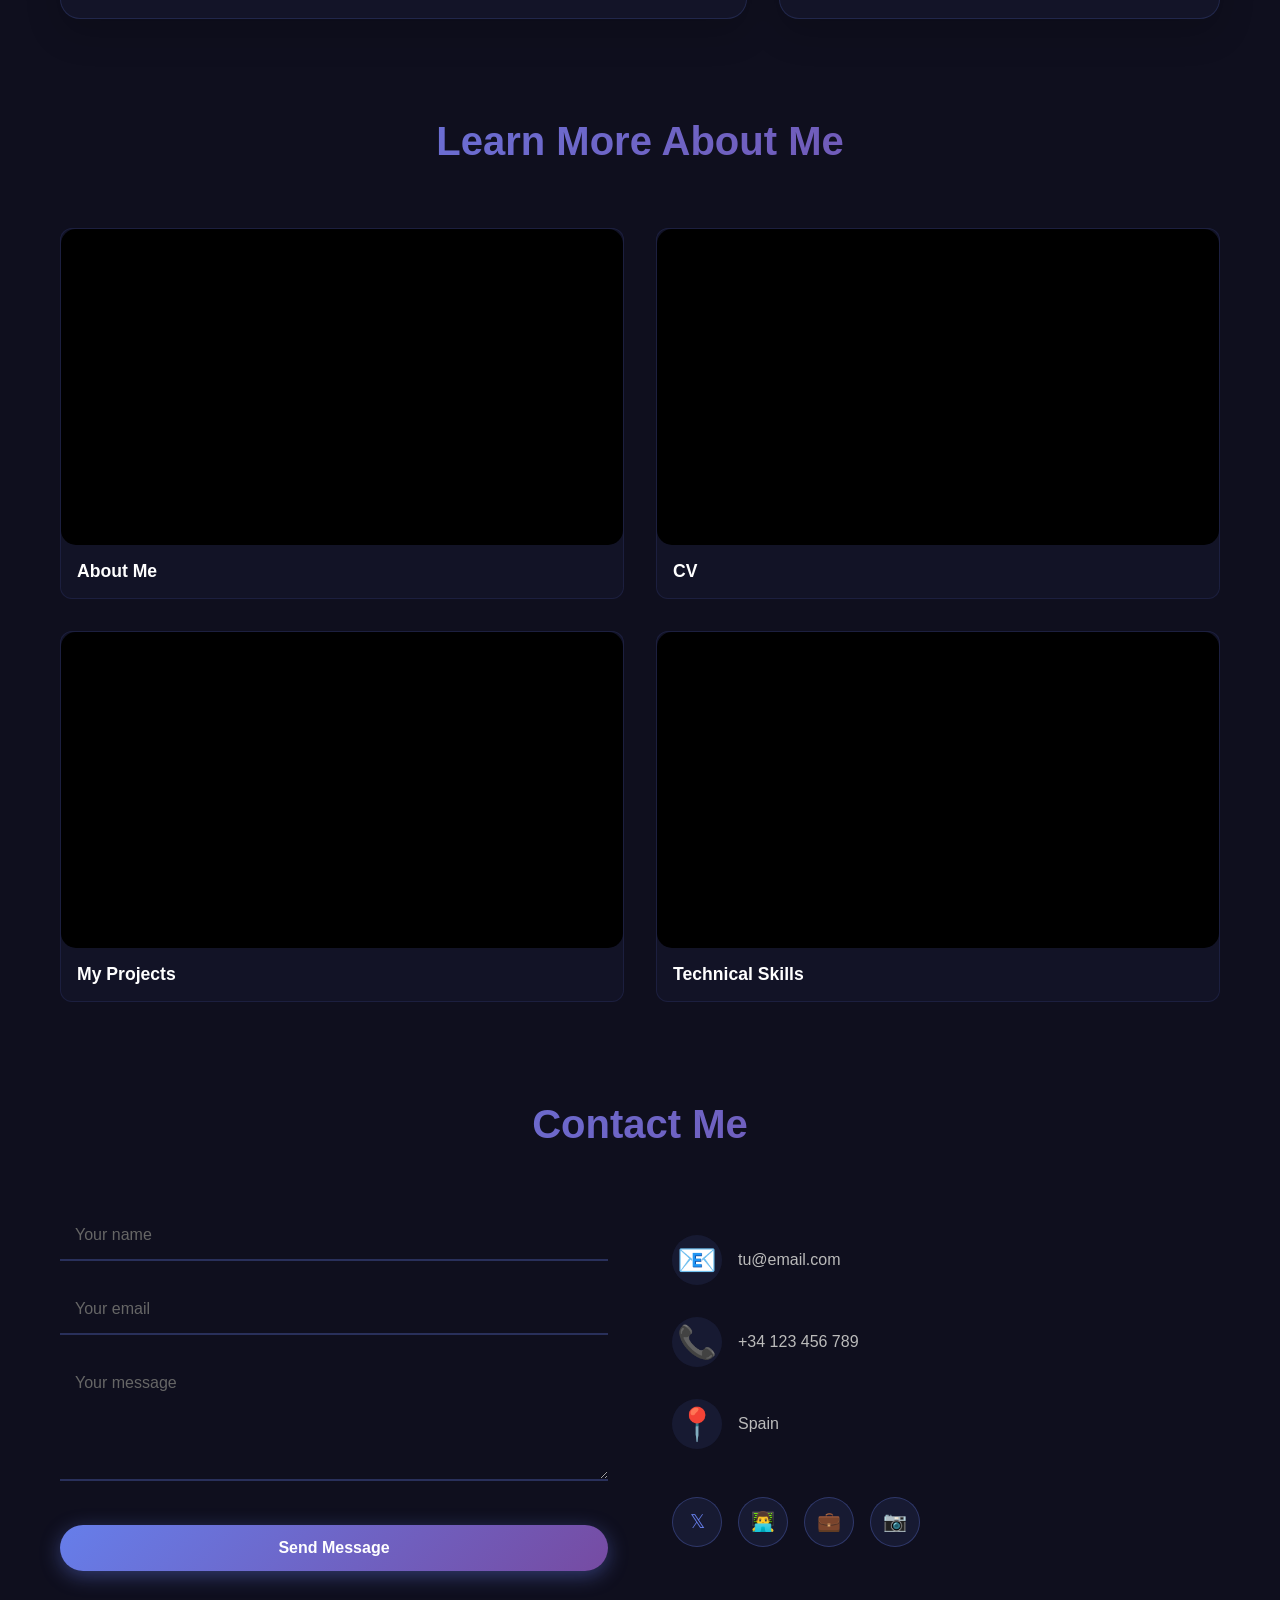
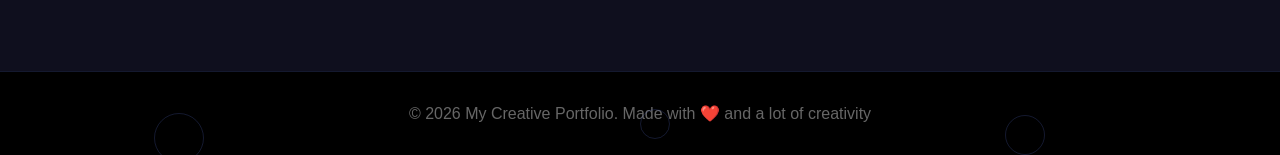
==== commit 19606424: "fix buttons" ====
--- a/index.html
+++ b/index.html
@@ -73,8 +73,8 @@
             </div>
             <p class="hero-subtitle">I am a creative developer and web designer</p>
             <div class="cta-buttons">
-                <button class="btn-primary" onclick="scroll('#mas-sobre-mi')">View My Work</button>
-                <button class="btn-secondary" onclick="scroll('#contacto')">Contact Me</button>
+                <button class="btn-primary" onclick="scrollToSection('#mas-sobre-mi')">View My Work</button>
+                <button class="btn-secondary" onclick="scrollToSection('#contacto')">Contact Me</button>
             </div>
         </div>
 
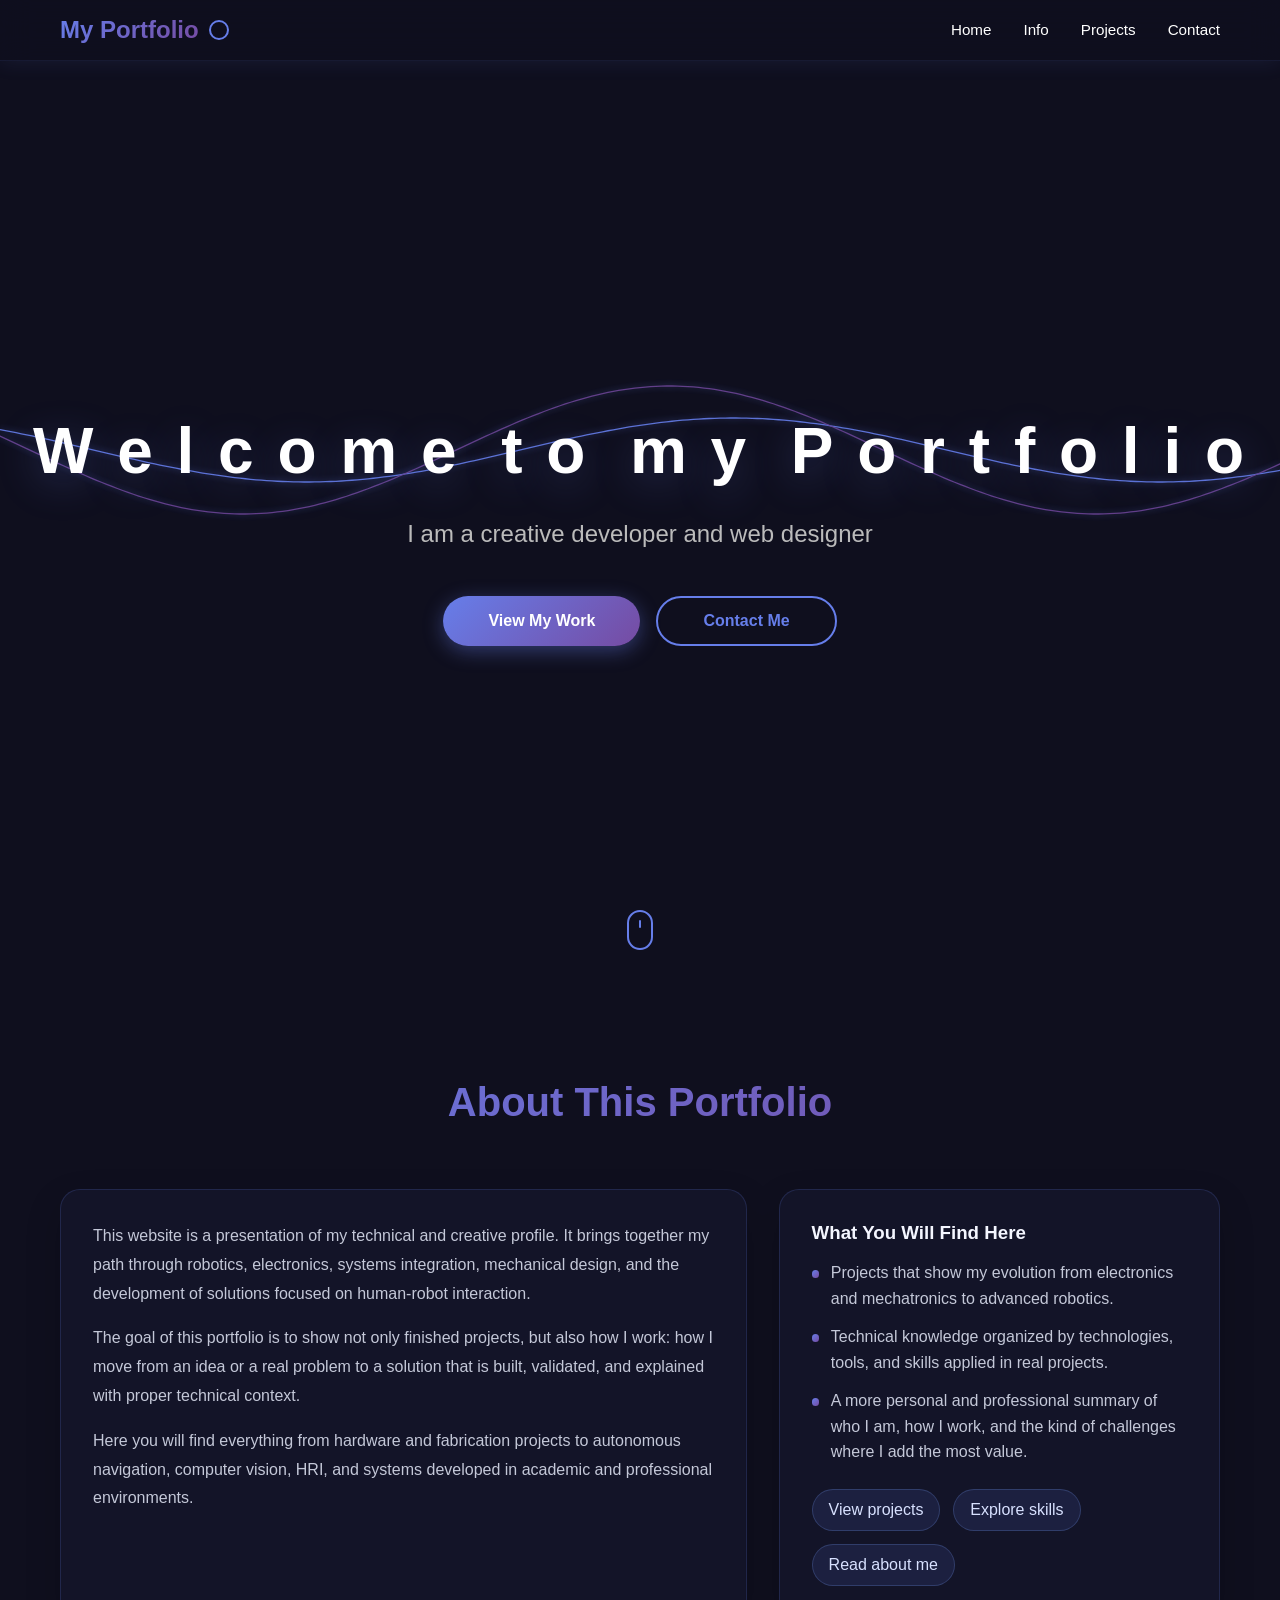
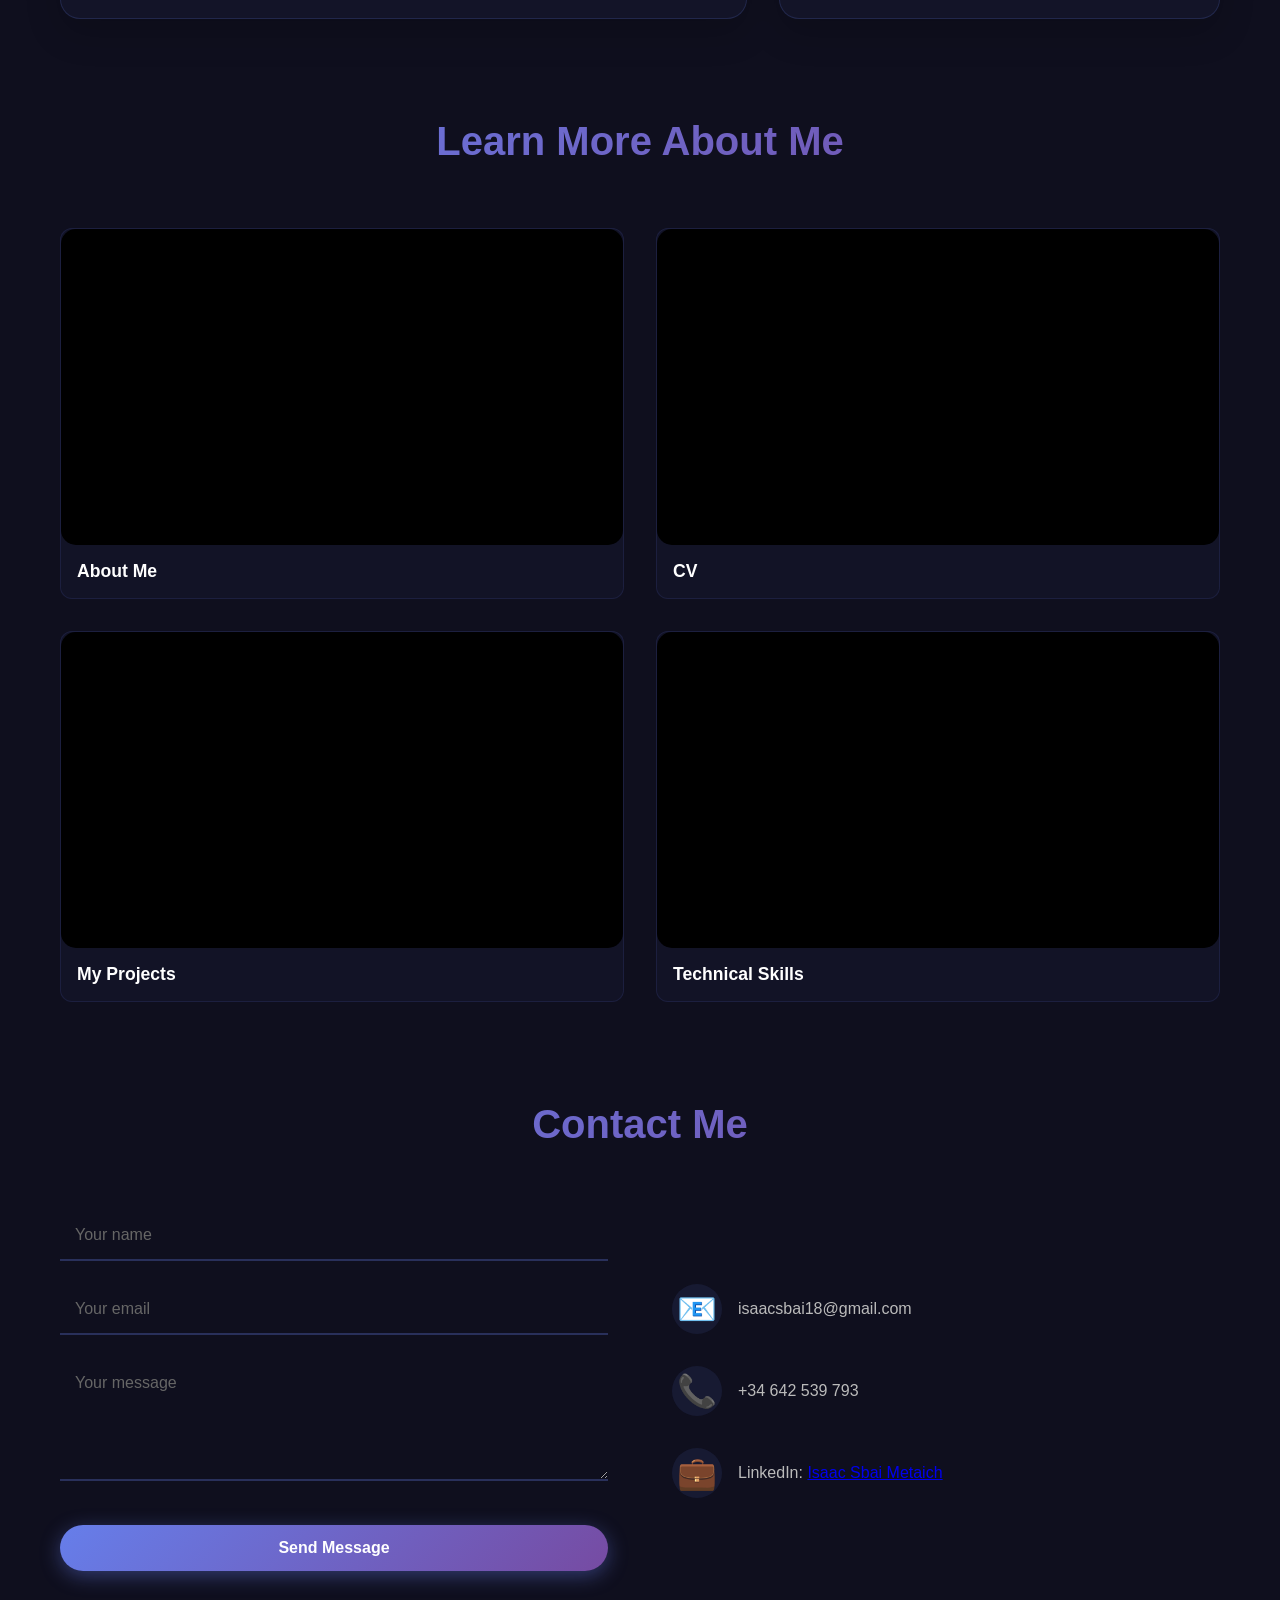
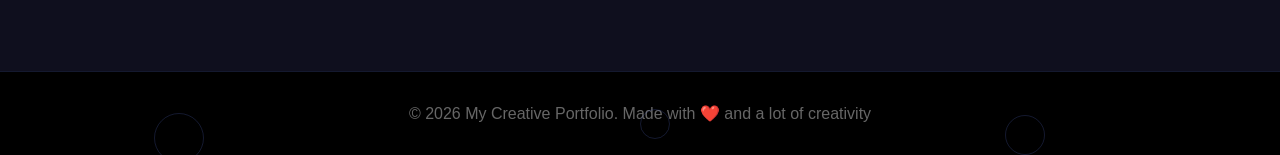
==== commit 4806de7b: "fix contact section" ====
--- a/index.html
+++ b/index.html
@@ -185,17 +185,21 @@
         <div class="container">
             <h2 class="section-title">Contact Me</h2>
             <div class="contact-content">
-                <form class="contact-form" onsubmit="enviarFormulario(event)">
+                <form class="contact-form" action="https://formsubmit.co/43396f07e536f91ed028c464e383d884" method="POST">
+                    <input type="hidden" name="_subject" value="New portfolio message from your website">
+                    <input type="hidden" name="_captcha" value="false">
+                    <input type="hidden" name="_template" value="table">
+                    <input type="hidden" name="_next" id="form-next-url" value="thank-you.html">
                     <div class="form-group">
-                        <input type="text" placeholder="Your name" required>
+                        <input type="text" name="name" placeholder="Your name" required>
                         <span class="form-border"></span>
                     </div>
                     <div class="form-group">
-                        <input type="email" placeholder="Your email" required>
+                        <input type="email" name="email" placeholder="Your email" required>
                         <span class="form-border"></span>
                     </div>
                     <div class="form-group">
-                        <textarea placeholder="Your message" rows="5" required></textarea>
+                        <textarea name="message" placeholder="Your message" rows="5" required></textarea>
                         <span class="form-border"></span>
                     </div>
                     <button type="submit" class="btn-primary">Send Message</button>
@@ -203,22 +207,24 @@
                 <div class="contact-info">
                     <div class="info-item">
                         <span class="info-icon">📧</span>
-                        <p>tu@email.com</p>
+                        <p>isaacsbai18@gmail.com</p>
                     </div>
                     <div class="info-item">
                         <span class="info-icon">📞</span>
-                        <p>+34 123 456 789</p>
+                        <p>+34 642 539 793</p>
                     </div>
                     <div class="info-item">
-                        <span class="info-icon">📍</span>
-                        <p>Spain</p>
-                    </div>
+                        <span class="info-icon">💼</span>
+                        <p>LinkedIn: <a href="https://www.linkedin.com/in/isaac-sbai-metaich-0535a42b7/" target="_blank">Isaac Sbai Metaich</a></p>
+                    </div>
+                    <!--
                     <div class="social-links">
                         <a href="#" class="social-icon">𝕏</a>
                         <a href="#" class="social-icon">👨‍💻</a>
                         <a href="#" class="social-icon">💼</a>
                         <a href="#" class="social-icon">📷</a>
                     </div>
+                    -->
                 </div>
             </div>
         </div>
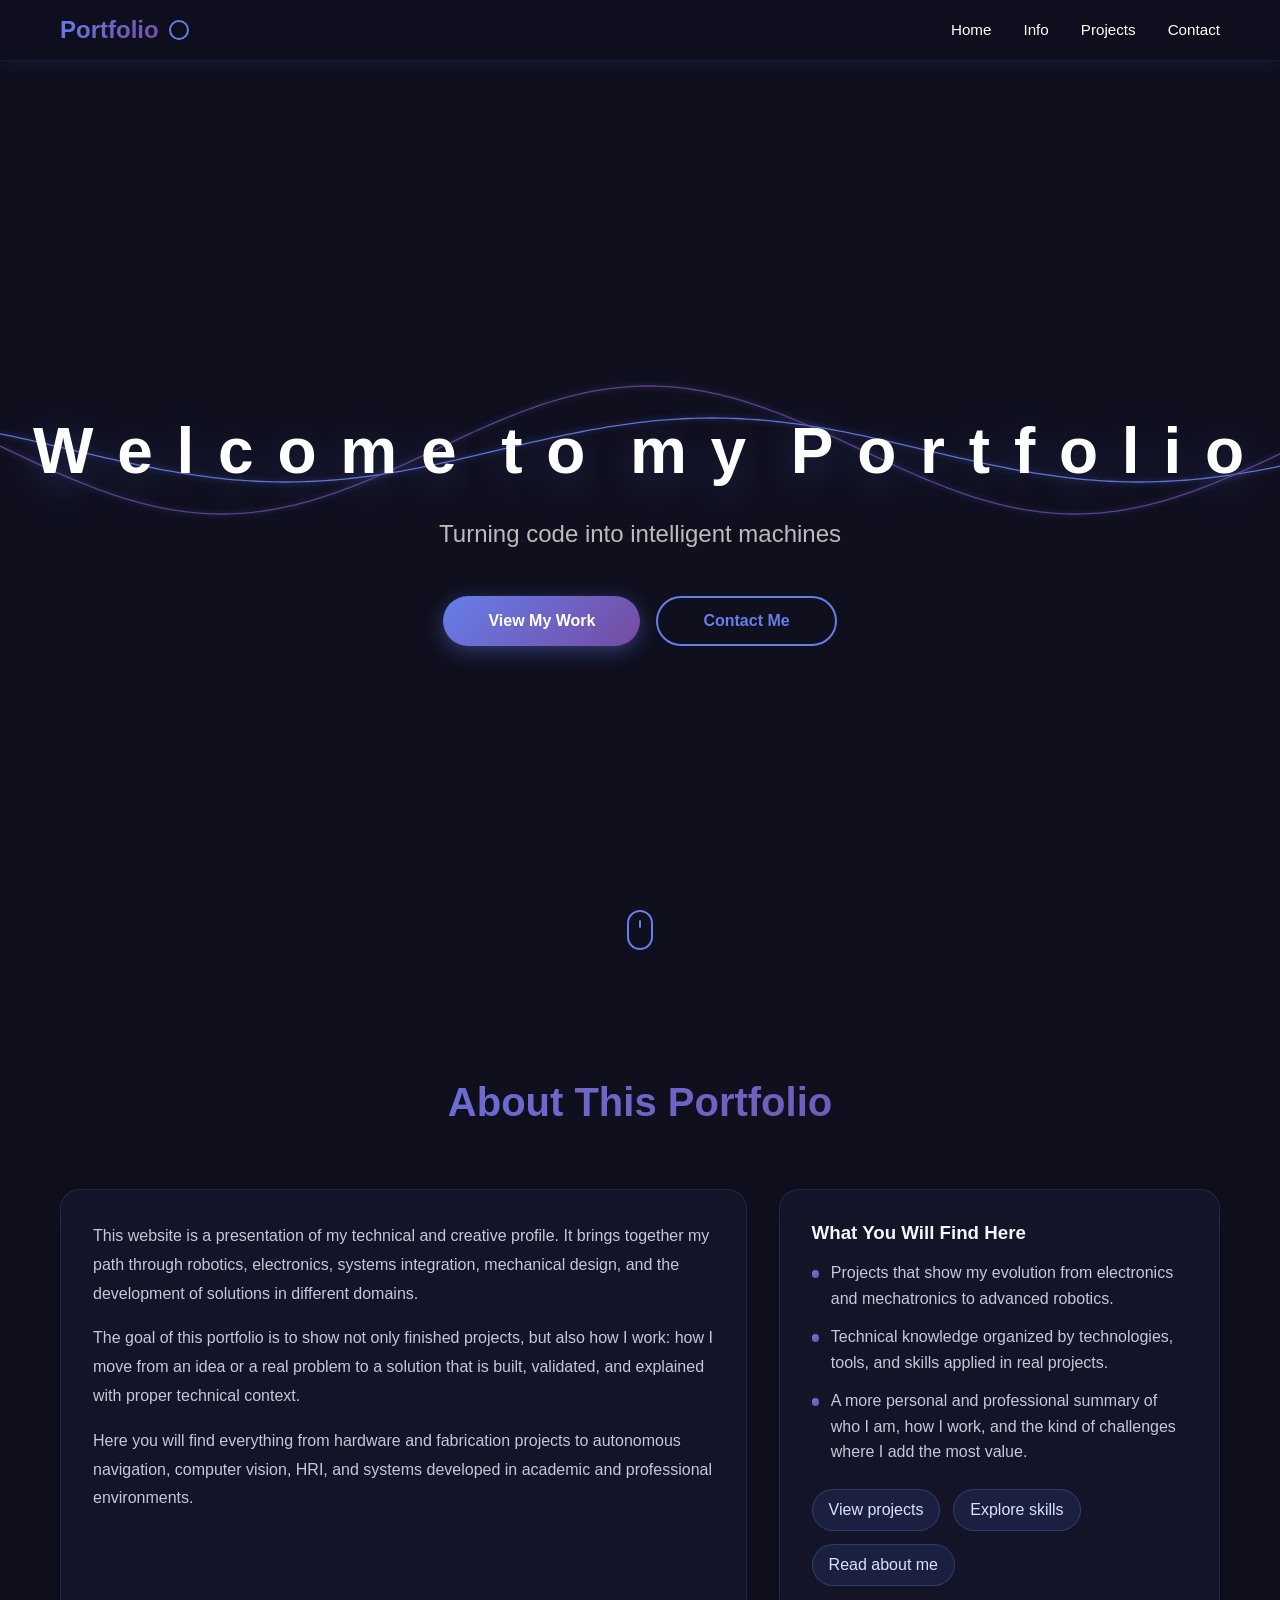
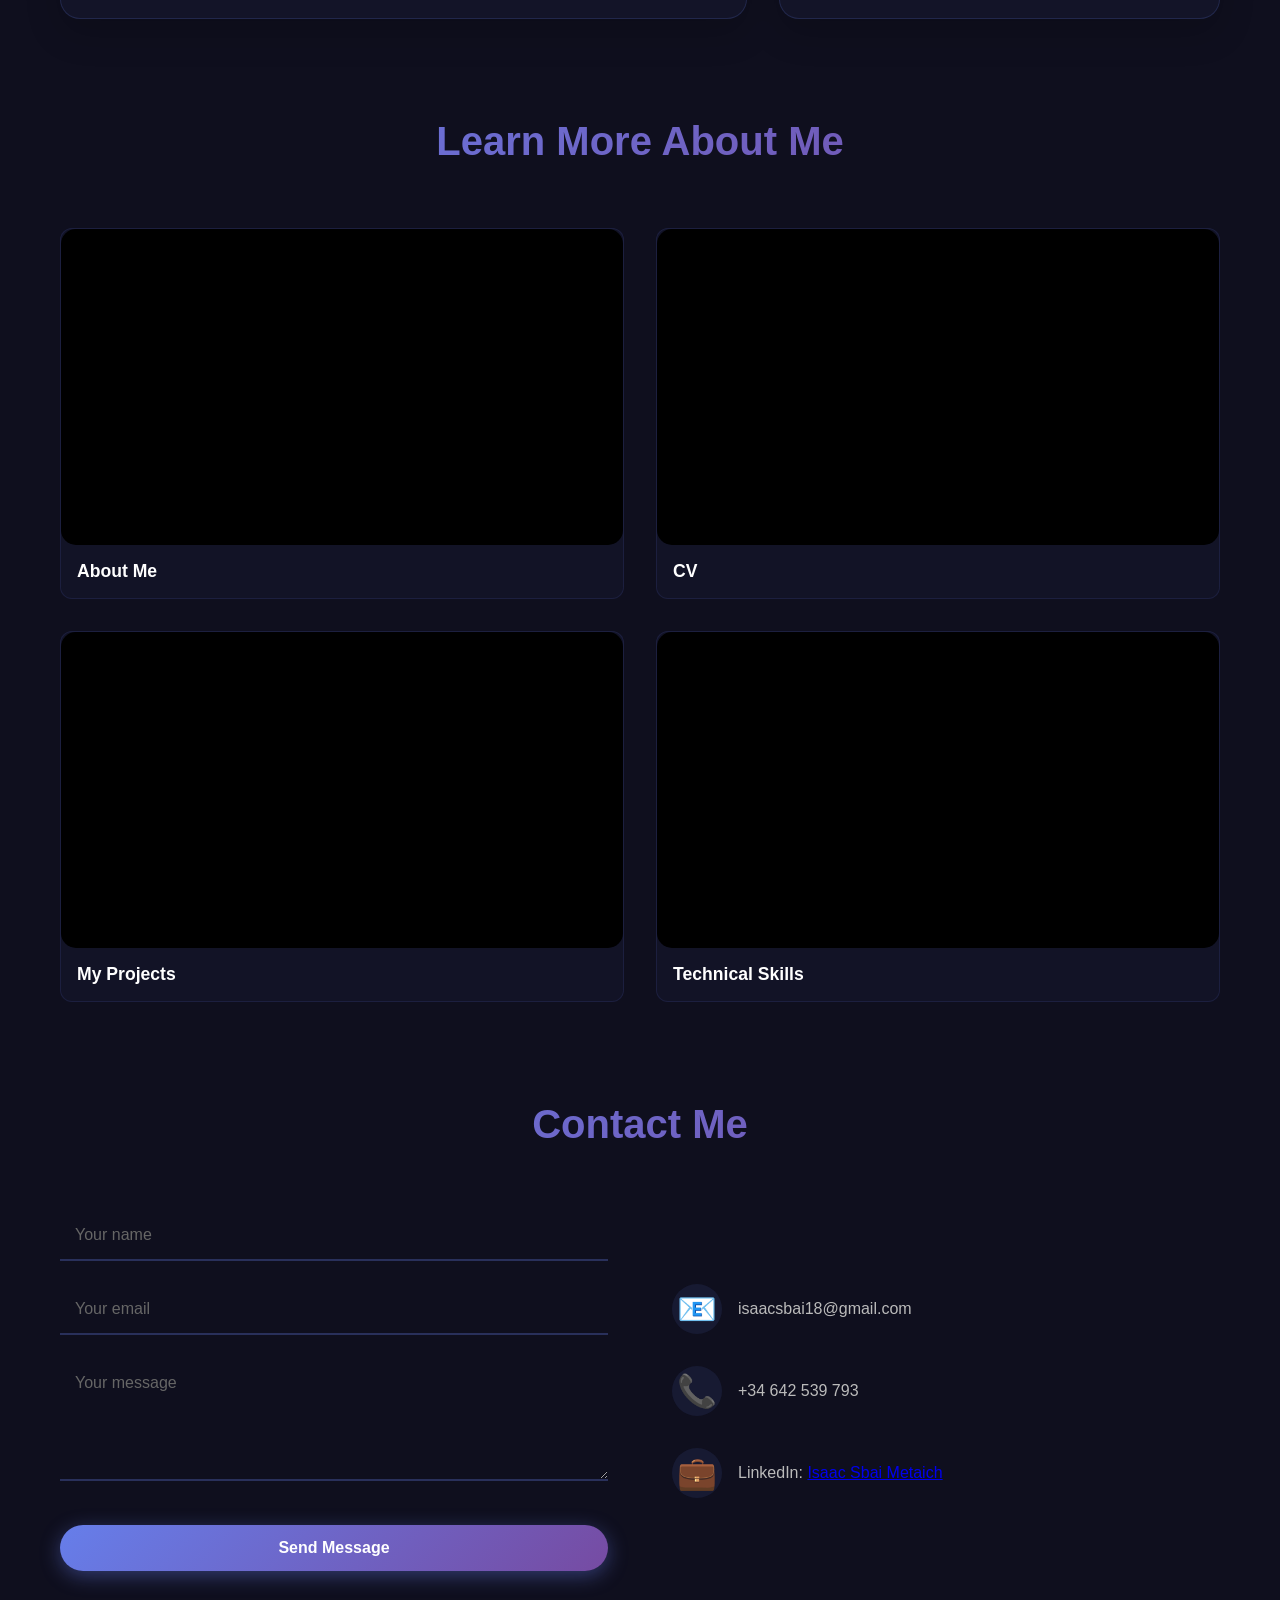
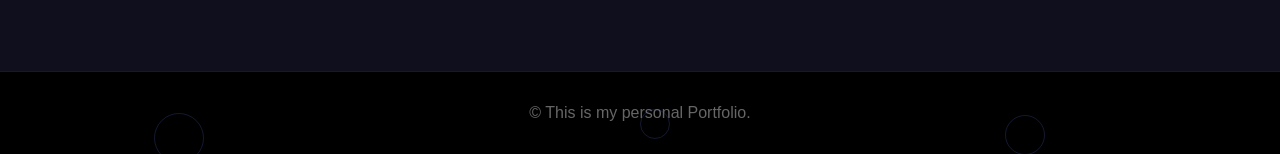
==== commit e416a369: "small fixes and animation" ====
--- a/index.html
+++ b/index.html
@@ -3,7 +3,7 @@
 <head>
     <meta charset="UTF-8">
     <meta name="viewport" content="width=device-width, initial-scale=1.0">
-    <title>My Creative Portfolio</title>
+    <title>Portfolio</title>
     <link rel="stylesheet" href="style.css">
 </head>
 <body>
@@ -23,7 +23,7 @@
     <nav class="navbar">
         <div class="container">
             <div class="logo">
-                <span class="logo-text">My Portfolio</span>
+                <span class="logo-text">Portfolio</span>
                 <div class="logo-animation"></div>
             </div>
             <ul class="nav-links">
@@ -71,7 +71,7 @@
                     <span class="letter">o</span>
                 </h1>
             </div>
-            <p class="hero-subtitle">I am a creative developer and web designer</p>
+            <p class="hero-subtitle">Turning code into intelligent machines</p>
             <div class="cta-buttons">
                 <button class="btn-primary" onclick="scrollToSection('#mas-sobre-mi')">View My Work</button>
                 <button class="btn-secondary" onclick="scrollToSection('#contacto')">Contact Me</button>
@@ -89,7 +89,7 @@
             <h2 class="section-title">About This Portfolio</h2>
             <div class="portfolio-intro">
                 <div class="portfolio-copy">
-                    <p>This website is a presentation of my technical and creative profile. It brings together my path through robotics, electronics, systems integration, mechanical design, and the development of solutions focused on human-robot interaction.</p>
+                    <p>This website is a presentation of my technical and creative profile. It brings together my path through robotics, electronics, systems integration, mechanical design, and the development of solutions in different domains.</p>
                     <p>The goal of this portfolio is to show not only finished projects, but also how I work: how I move from an idea or a real problem to a solution that is built, validated, and explained with proper technical context.</p>
                     <p>Here you will find everything from hardware and fabrication projects to autonomous navigation, computer vision, HRI, and systems developed in academic and professional environments.</p>
                 </div>
@@ -233,7 +233,7 @@
     <!-- Footer -->
     <footer class="footer">
         <div class="footer-content">
-            <p>&copy; 2026 My Creative Portfolio. Made with ❤️ and a lot of creativity</p>
+            <p>&copy; This is my personal Portfolio. </p>
             <div class="floating-shapes">
                 <div class="float-shape"></div>
                 <div class="float-shape"></div>
--- a/style.css
+++ b/style.css
@@ -264,7 +264,7 @@
 
 .letter {
     display: inline-block;
-    animation: letterBounce 2.0s ease infinite;
+    animation: letterBounce 4.2s ease infinite;
 }
 
 .letter:nth-child(1) { animation-delay: 0s; }
@@ -293,8 +293,10 @@
 .letter:nth-child(24) { animation-delay: 2.3s; }
 .letter:nth-child(25) { animation-delay: 2.4s; }
 @keyframes letterBounce {
-    0%, 100% { transform: translateY(0); color: #667eea; }
-    50% { transform: translateY(-20px); color: #764ba2; }
+    0% { transform: translateY(0); color: #667eea; }
+    23.8095% { transform: translateY(-20px); color: #764ba2; }
+    47.619% { transform: translateY(0); color: #667eea; }
+    100% { transform: translateY(0); color: #667eea; }
 }
 
 .hero-subtitle {
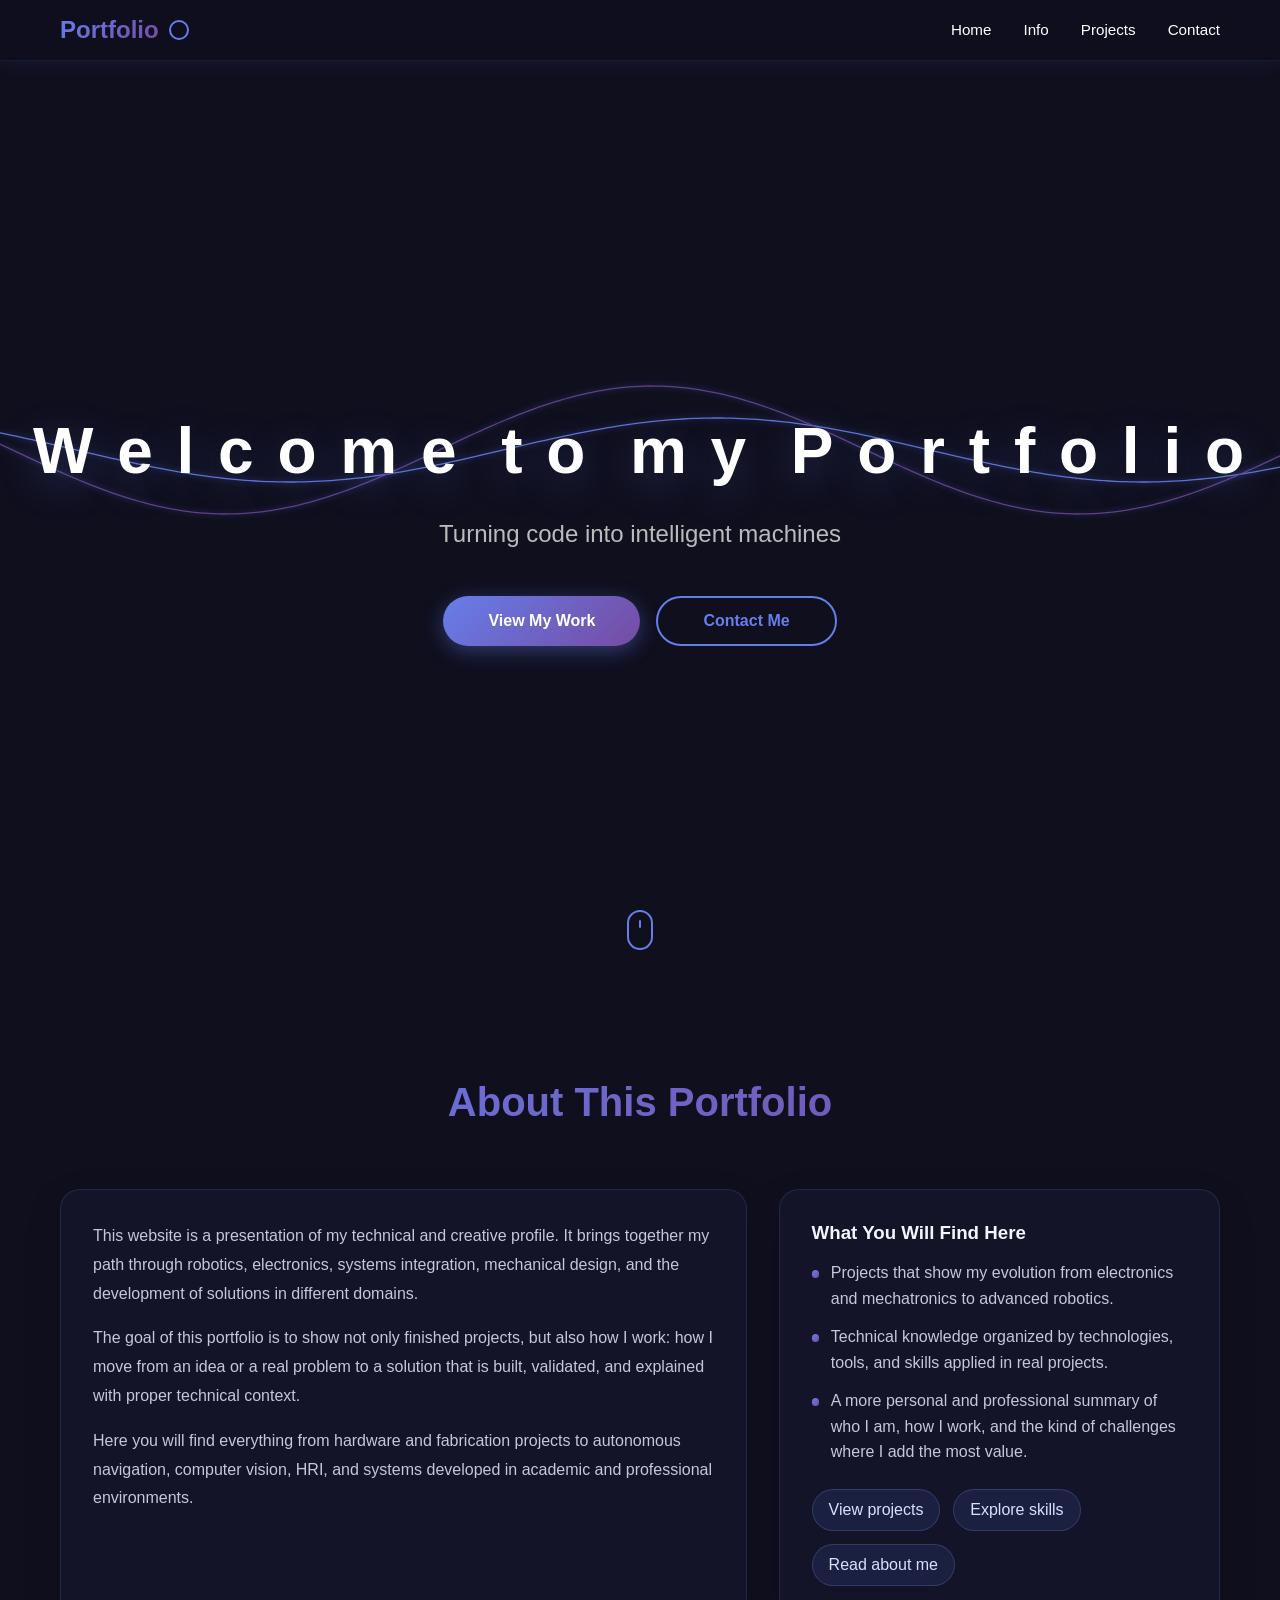
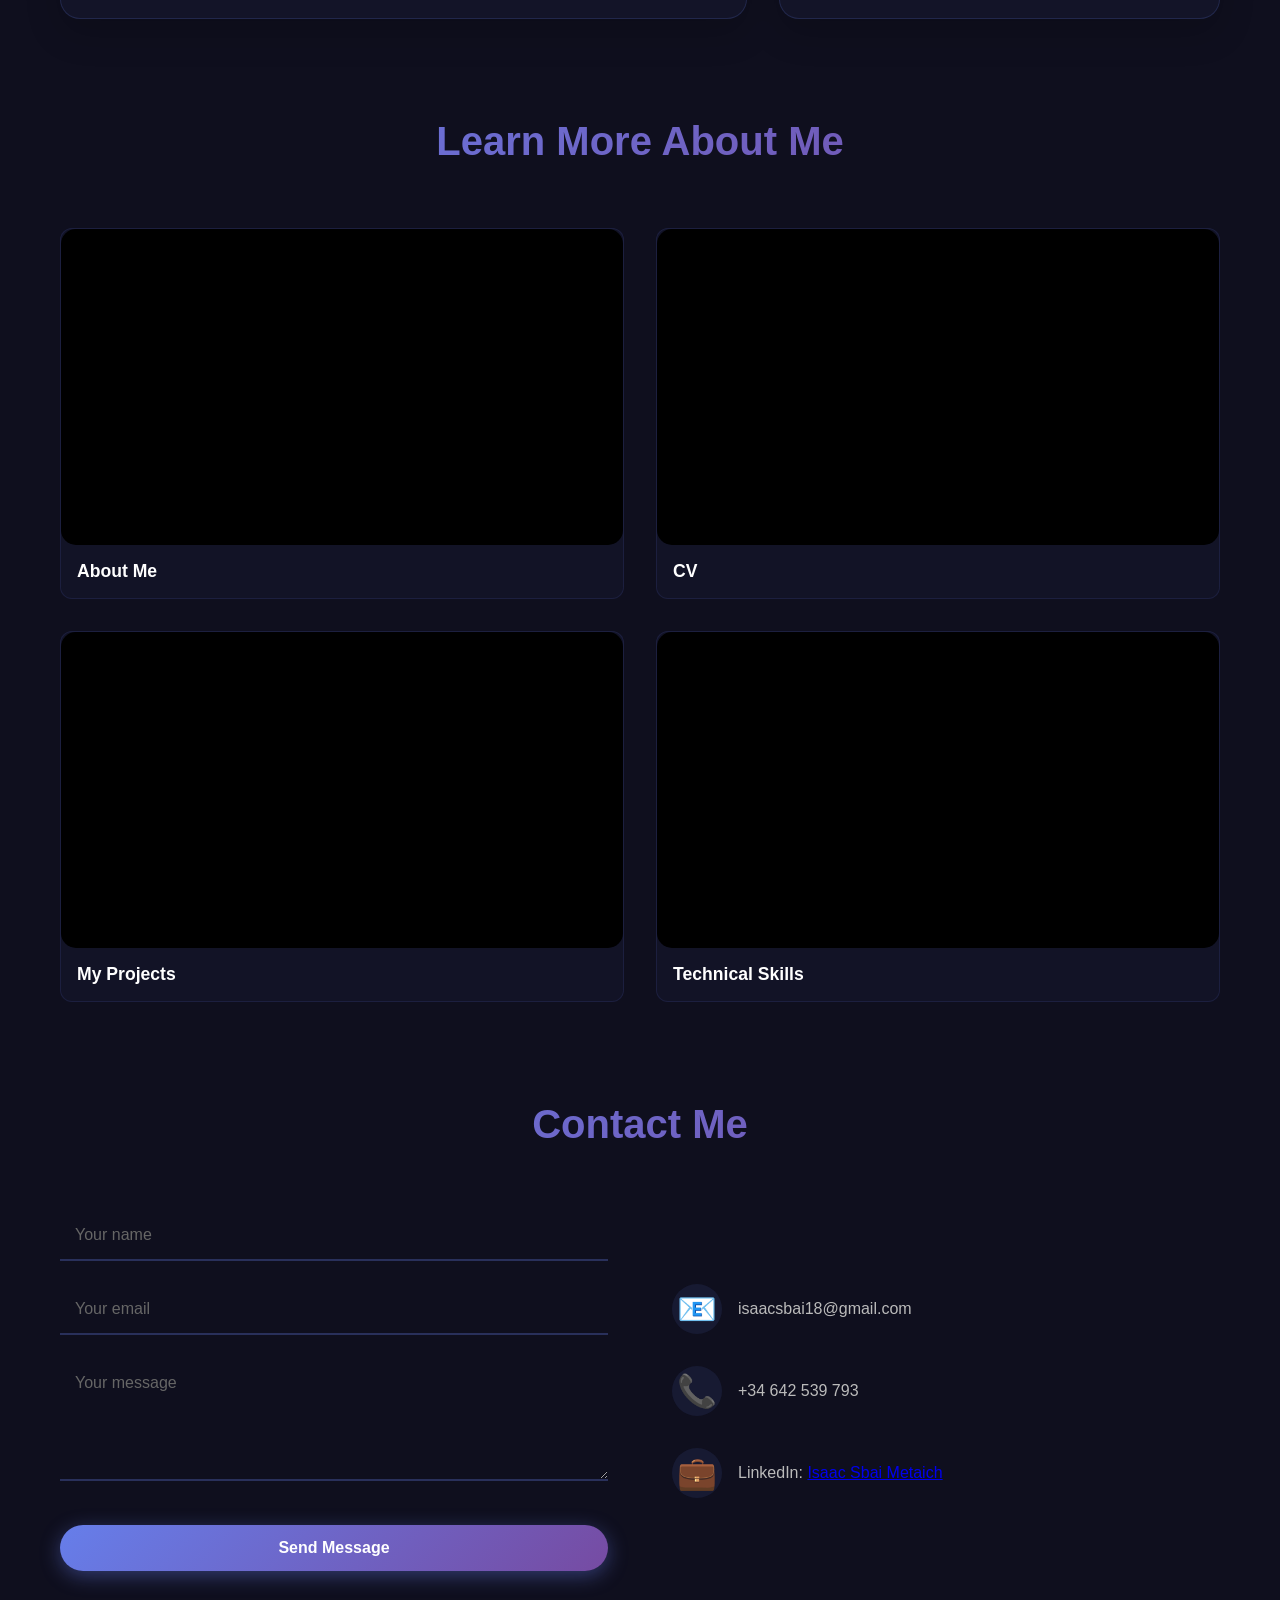
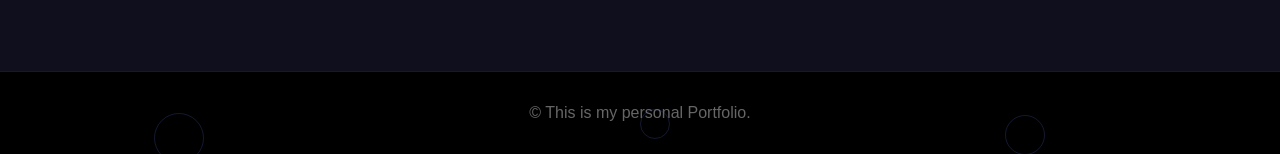
==== commit 61cab644: "CV and logo update" ====
--- a/index.html
+++ b/index.html
@@ -3,7 +3,15 @@
 <head>
     <meta charset="UTF-8">
     <meta name="viewport" content="width=device-width, initial-scale=1.0">
-    <title>Portfolio</title>
+    <title>Isaac Sbai Metaich — Robotics Portfolio</title>
+    <link rel="icon" type="image/jpeg" href="logo_ISM.jpg">
+    <meta name="description" content="All my background, skills and projects in robotics, electronics and mechatronics.">
+    <meta property="og:type" content="website">
+    <meta property="og:title" content="Isaac Sbai Metaich — Robotics Portfolio">
+    <meta property="og:description" content="All my background, skills and projects I have been involved so far.">
+    <meta property="og:url" content="https://isaac-sm.github.io/Portfolio/index.html">
+    <meta property="og:image" content="https://isaac-sm.github.io/Portfolio/logo_ISM.jpg">
+    <meta name="twitter:card" content="summary">
     <link rel="stylesheet" href="style.css">
 </head>
 <body>
